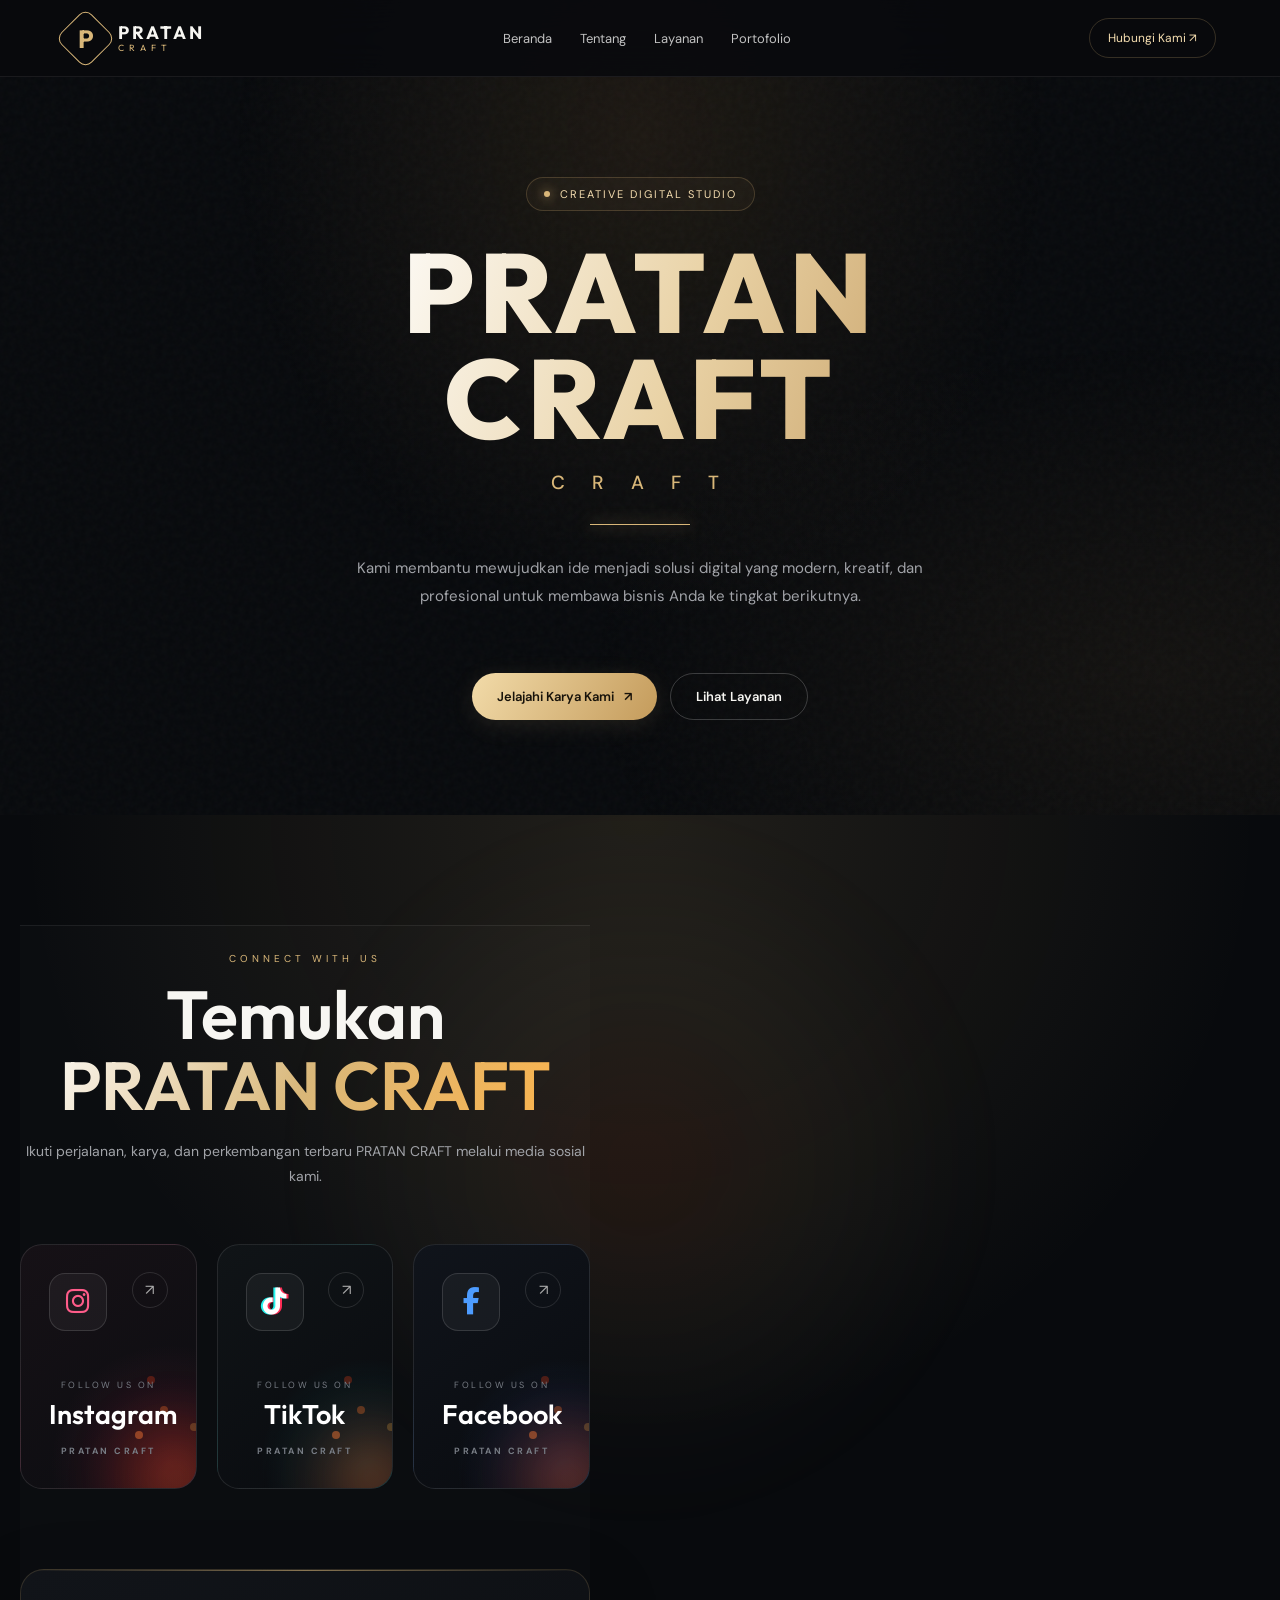
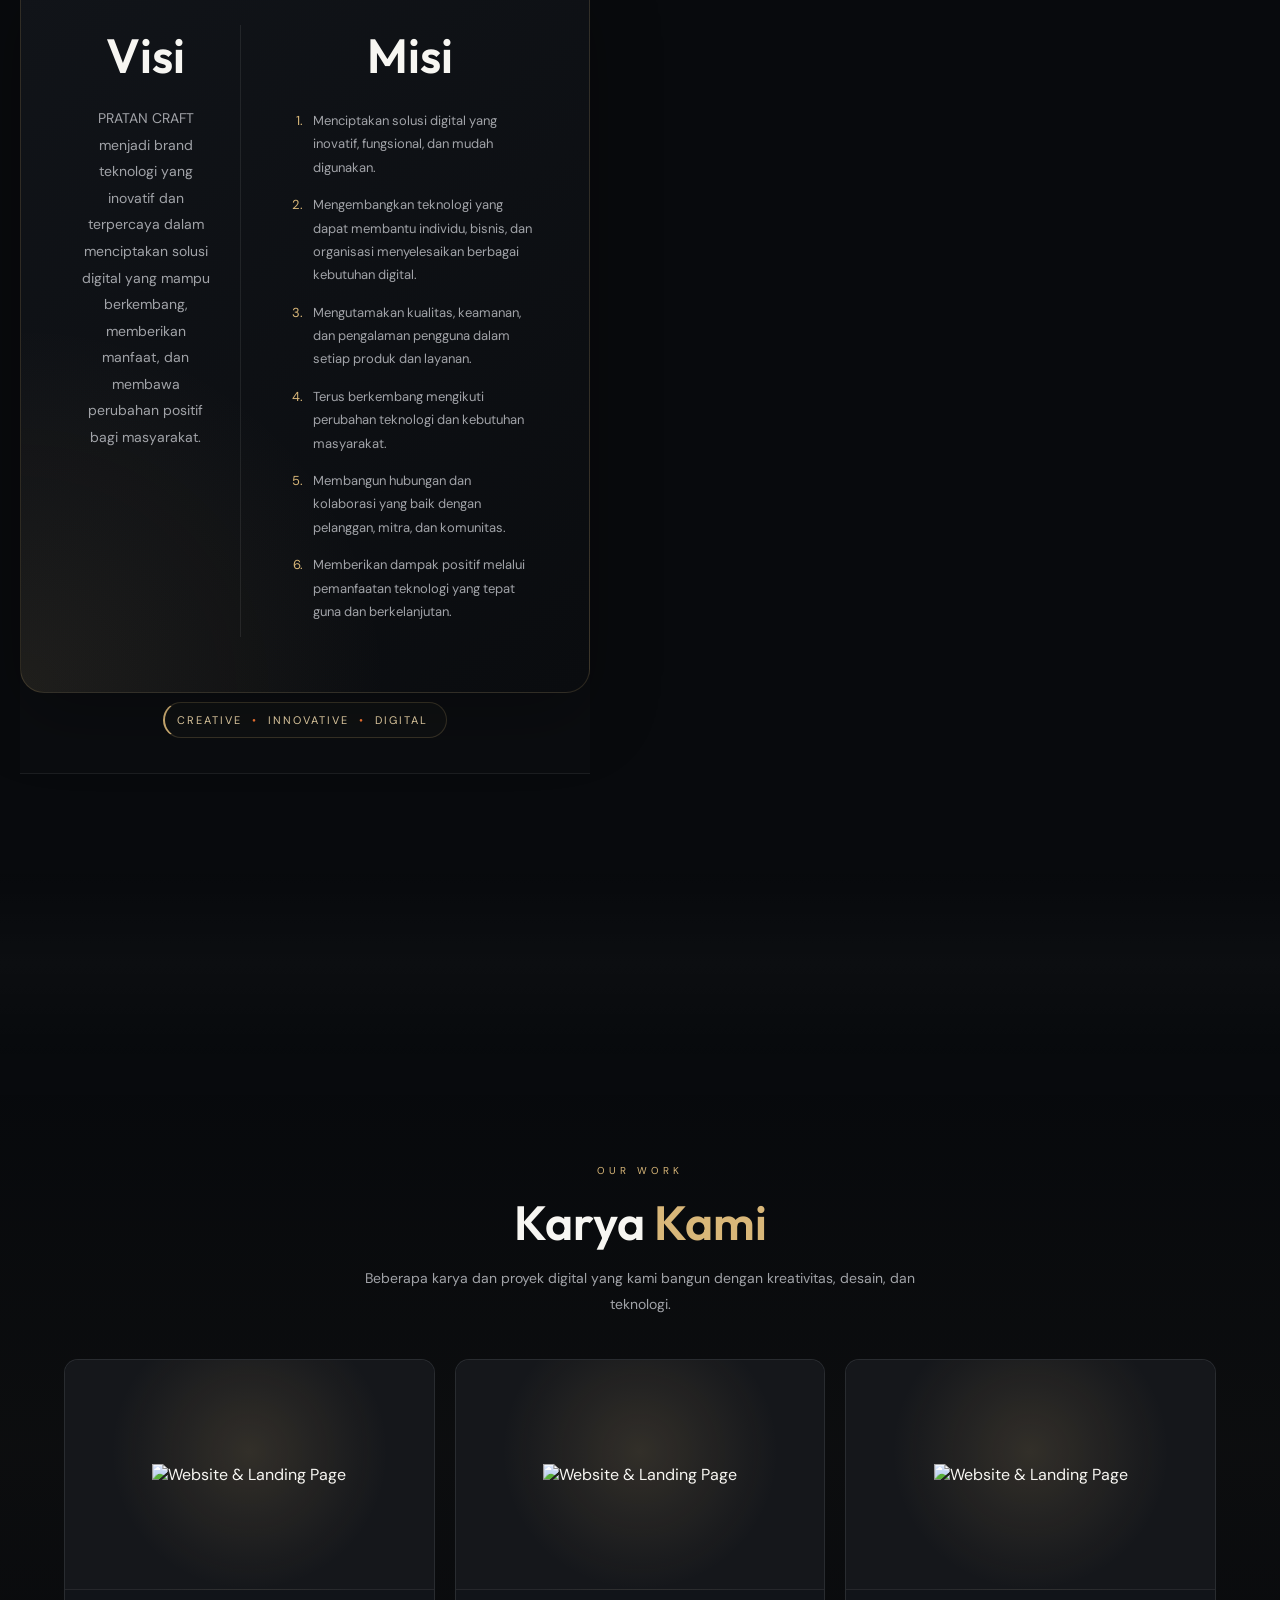
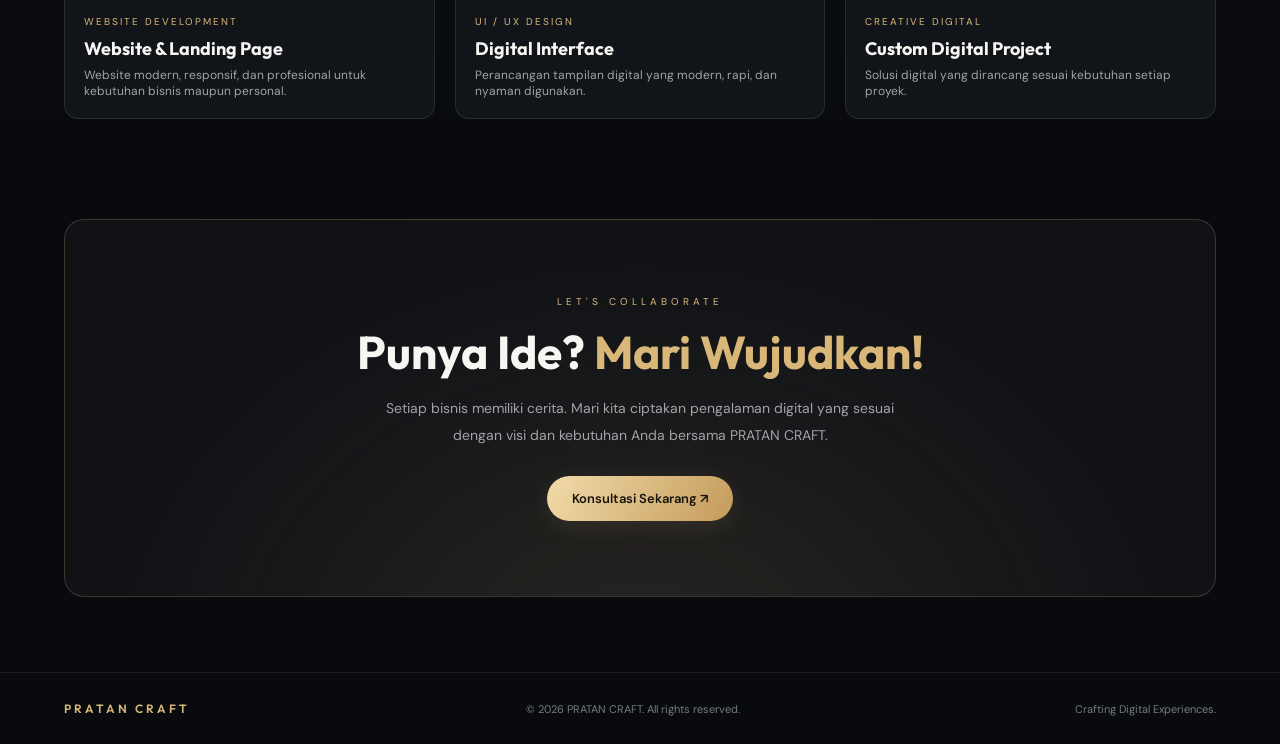
==== index.html @ 364d4690 "Update index.html" ====
<!DOCTYPE html>
<html lang="id">
<head>
<meta charset="UTF-8">
<meta name="viewport" content="width=device-width, initial-scale=1.0">
<meta name="theme-color" content="#080a0d">
<meta name="description" content="PRATAN CRAFT adalah digital creative studio yang menyediakan website development, UI/UX design, custom digital solutions, dan maintenance website.">
  <meta name="author" content="PRATAN CRAFT">
<link rel="canonical" href="https://pratancraft.github.io/website-Founds/">
<title>PRATAN CRAFT | Digital Creative Studio</title>

<link rel="preconnect" href="https://fonts.googleapis.com">
<link rel="preconnect" href="https://fonts.gstatic.com" crossorigin>
<link href="https://fonts.googleapis.com/css2?family=DM+Sans:wght@400;500;600;700&family=Outfit:wght@300;400;500;600;700;800&display=swap" rel="stylesheet">
<link rel="preconnect" href="https://fonts.googleapis.com">
<link rel="preconnect" href="https://fonts.gstatic.com" crossorigin>

<link
  href="https://fonts.googleapis.com/css2?family=DM+Sans:wght@400;500;600;700&family=Outfit:wght@300;400;500;600;700;800&display=swap"
  rel="stylesheet"
>

<link
  rel="stylesheet"
  href="https://cdnjs.cloudflare.com/ajax/libs/font-awesome/6.7.2/css/all.min.css"
>

<link rel="stylesheet" href="style.css">
<style>
:root {
  --bg: #080a0d;
  --surface: #111419;
  --gold: #d9b779;
  --gold-light: #f5deb0;
  --white: #f7f6f2;
  --muted: #a1a3a8;
  --line: rgba(217,183,121,.22);
}

* {
  margin: 0;
  padding: 0;
  box-sizing: border-box;
}

html {
  scroll-behavior: smooth;
}

body {
  background: var(--bg);
  color: var(--white);
  font-family: 'DM Sans', sans-serif;
  overflow-x: hidden;
}

a {
  color: inherit;
  text-decoration: none;
}

button {
  font: inherit;
}

.container {
  width: min(1160px, 90%);
  margin: auto;
}

/* BACKGROUND */

body::before {
  content: "";
  position: fixed;
  inset: 0;
  z-index: -2;
  background:
    radial-gradient(ellipse at 50% 15%,
      rgba(180,133,65,.12), transparent 45%),
    radial-gradient(ellipse at 90% 75%,
      rgba(180,133,65,.07), transparent 35%);
  pointer-events: none;
}

.noise {
  position: fixed;
  inset: 0;
  z-index: -1;
  opacity: .13;
  pointer-events: none;
  background-image: url("data:image/svg+xml,%3Csvg viewBox='0 0 180 180' xmlns='http://www.w3.org/2000/svg'%3E%3Cfilter id='n'%3E%3CfeTurbulence type='fractalNoise' baseFrequency='.85' numOctaves='3' stitchTiles='stitch'/%3E%3C/filter%3E%3Crect width='100%25' height='100%25' filter='url(%23n)' opacity='.23'/%3E%3C/svg%3E");
}

/* NAVBAR */

.navbar {
  position: sticky;
  top: 0;
  z-index: 100;
  background: rgba(8,10,13,.88);
  backdrop-filter: blur(18px);
  border-bottom: 1px solid rgba(255,255,255,.07);
}

.nav-inner {
  min-height: 76px;
  display: flex;
  align-items: center;
  justify-content: space-between;
  gap: 25px;
}

.brand {
  display: flex;
  align-items: center;
  gap: 11px;
}

.brand-mark {
  width: 43px;
  height: 43px;
  border: 1px solid var(--gold);
  color: var(--gold);
  display: grid;
  place-items: center;
  font-family: 'Outfit', sans-serif;
  font-size: 25px;
  font-weight: 700;
  transform: rotate(-45deg);
  border-radius: 9px;
}

.brand-mark span {
  transform: rotate(45deg);
}

.brand-name {
  font-family: 'Outfit', sans-serif;
  font-size: 18px;
  font-weight: 700;
  letter-spacing: 3px;
}

.brand-name small {
  display: block;
  color: var(--gold);
  font-size: 9px;
  letter-spacing: 5px;
  font-weight: 400;
  margin-top: 1px;
}

.nav-links {
  display: flex;
  align-items: center;
  gap: 28px;
  list-style: none;
  font-size: 13px;
  color: #c2c2c2;
}

.nav-links a {
  transition: .3s;
}

.nav-links a:hover {
  color: var(--gold);
}

.nav-contact {
  padding: 11px 18px;
  border: 1px solid var(--line);
  border-radius: 30px;
  color: var(--gold-light);
  font-size: 12px;
  transition: .3s;
}

.nav-contact:hover {
  background: var(--gold);
  color: #111;
}

/* HERO */

.hero {
  min-height: 620px;
  display: flex;
  align-items: center;
  position: relative;
  padding: 100px 0 95px;
  text-align: center;
}

.hero-content {
  max-width: 850px;
  margin: auto;
  position: relative;
}

.eyebrow {
  display: inline-flex;
  align-items: center;
  gap: 10px;
  border: 1px solid var(--line);
  border-radius: 50px;
  padding: 9px 17px;
  color: var(--gold-light);
  font-size: 11px;
  letter-spacing: 2px;
  text-transform: uppercase;
  margin-bottom: 28px;
  background: rgba(217,183,121,.04);
}

.eyebrow::before {
  content: "";
  width: 6px;
  height: 6px;
  border-radius: 50%;
  background: var(--gold);
  box-shadow: 0 0 12px var(--gold);
}

.hero h1 {
  font-family: 'Outfit', sans-serif;
  font-size: clamp(54px, 10vw, 112px);
  line-height: .95;
  letter-spacing: 5px;
  font-weight: 800;
  background: linear-gradient(
    110deg, #fff 15%, #e9d2a5 55%, #b98c4e 100%
  );
  -webkit-background-clip: text;
  background-clip: text;
  color: transparent;
}

.hero-subtitle {
  color: var(--gold);
  font-size: clamp(14px, 2vw, 19px);
  letter-spacing: 11px;
  margin-top: 18px;
  font-weight: 500;
}

.hero-line {
  width: 100px;
  height: 1px;
  background: var(--gold);
  margin: 29px auto;
  box-shadow: 0 0 15px var(--gold);
}

.hero-description {
  max-width: 580px;
  margin: auto;
  color: var(--muted);
  font-size: 15px;
  line-height: 1.9;
}

.hero-buttons {
  display: flex;
  justify-content: center;
  flex-wrap: wrap;
  gap: 13px;
  margin-top: 34px;
}

.btn {
  display: inline-flex;
  align-items: center;
  justify-content: center;
  gap: 10px;
  border-radius: 50px;
  padding: 14px 25px;
  font-size: 13px;
  font-weight: 600;
  transition: .3s;
}

.btn-gold {
  color: #17120a;
  background: linear-gradient(120deg,#f2dba9,#c49b5b);
  box-shadow: 0 5px 25px rgba(217,183,121,.12);
}

.btn-gold:hover {
  transform: translateY(-3px);
  box-shadow: 0 8px 30px rgba(217,183,121,.3);
}

.btn-outline {
  color: var(--white);
  border: 1px solid rgba(255,255,255,.2);
}

.btn-outline:hover {
  border-color: var(--gold);
  color: var(--gold);
}

/* SOCIAL MEDIA */

.social-section {
  padding: 26px 0 35px;
  border-top: 1px solid rgba(255,255,255,.07);
  border-bottom: 1px solid rgba(255,255,255,.07);
  background: rgba(255,255,255,.012);
  text-align: center;
}

.social-title {
  color: #8f9298;
  font-size: 10px;
  letter-spacing: 4px;
  text-transform: uppercase;
  margin-bottom: 20px;
}

.social-list {
  display: flex;
  justify-content: center;
  align-items: center;
  flex-wrap: wrap;
  gap: 12px;
}

.social-link {
  min-width: 120px;
  display: flex;
  justify-content: center;
  align-items: center;
  gap: 9px;
  padding: 12px 17px;
  border: 1px solid rgba(255,255,255,.11);
  border-radius: 40px;
  font-size: 12px;
  color: #dedede;
  transition: .3s;
}

.social-link svg {
  width: 17px;
  height: 17px;
}

.social-link:hover {
  border-color: var(--gold);
  color: var(--gold);
  background: rgba(217,183,121,.06);
  transform: translateY(-3px);
}

/* GENERAL SECTION */

.section {
  padding: 100px 0;
}

.section-heading {
  text-align: center;
  margin-bottom: 48px;
}

.section-label {
  color: var(--gold);
  font-size: 10px;
  letter-spacing: 4px;
  text-transform: uppercase;
  margin-bottom: 15px;
}

.section-heading h2 {
  font-family: 'Outfit', sans-serif;
  font-size: clamp(30px, 5vw, 48px);
  font-weight: 600;
}

.section-heading p {
  color: var(--muted);
  max-width: 560px;
  margin: 14px auto 0;
  font-size: 14px;
  line-height: 1.8;
}

/* ABOUT */

.about {
  display: grid;
  grid-template-columns: 1fr 1fr;
  align-items: center;
  gap: 60px;
}

.about-visual {
  min-height: 350px;
  border: 1px solid var(--line);
  border-radius: 18px;
  background:
    radial-gradient(circle at 50% 45%,
      rgba(217,183,121,.16), transparent 50%),
    linear-gradient(135deg,#17191d,#0c0e11);
  display: grid;
  place-items: center;
  position: relative;
  overflow: hidden;
}

.about-visual::before,
.about-visual::after {
  content: "";
  position: absolute;
  width: 240px;
  height: 240px;
  border: 1px solid rgba(217,183,121,.17);
  border-radius: 50%;
}

.about-visual::after {
  width: 320px;
  height: 320px;
}

.about-logo {
  position: relative;
  z-index: 1;
  font-family: 'Outfit', sans-serif;
  font-size: 100px;
  font-weight: 800;
  color: var(--gold-light);
  text-shadow: 0 0 45px rgba(217,183,121,.3);
}

.about-text h2 {
  font-family: 'Outfit', sans-serif;
  font-size: clamp(28px,4vw,42px);
  line-height: 1.2;
  margin-bottom: 20px;
}

.about-text h2 span {
  color: var(--gold);
}

.about-text p {
  font-size: 14px;
  color: var(--muted);
  line-height: 2;
  margin-bottom: 17px;
}

.about-tag {
  display: inline-block;
  color: var(--gold-light);
  font-size: 11px;
  letter-spacing: 2px;
  border-left: 2px solid var(--gold);
  padding-left: 12px;
  margin-top: 9px;
}

/* SERVICES */

.services {
  background: linear-gradient(
    180deg,transparent,rgba(255,255,255,.018),transparent
  );
}

.service-grid {
  display: grid;
  grid-template-columns: repeat(4,1fr);
  gap: 17px;
}

.service-card {
  padding: 28px 22px;
  border: 1px solid rgba(255,255,255,.09);
  background: linear-gradient(145deg,#14171b,#0c0e11);
  border-radius: 14px;
  min-height: 220px;
  transition: .35s;
}

.service-card:hover {
  transform: translateY(-7px);
  border-color: var(--gold);
  box-shadow: 0 15px 35px rgba(0,0,0,.3);
}

.service-icon {
  width: 46px;
  height: 46px;
  border: 1px solid var(--line);
  border-radius: 12px;
  display: grid;
  place-items: center;
  color: var(--gold);
  font-size: 22px;
  margin-bottom: 24px;
}

.service-card h3 {
  font-family: 'Outfit',sans-serif;
  font-size: 17px;
  margin-bottom: 10px;
}

.service-card p {
  color: var(--muted);
  font-size: 12px;
  line-height: 1.8;
}

/* PORTFOLIO */

.portfolio-grid {
  display: grid;
  grid-template-columns: repeat(3,1fr);
  gap: 20px;
}

.portfolio-card {
  overflow: hidden;
  border: 1px solid rgba(255,255,255,.1);
  background: var(--surface);
  border-radius: 14px;
  transition: .3s;
}

.portfolio-card:hover {
  transform: translateY(-5px);
  border-color: var(--line);
}

.portfolio-image {
  aspect-ratio: 16/10;
  display: grid;
  place-items: center;
  overflow: hidden;
  background:
    radial-gradient(circle at 50% 40%,
      rgba(217,183,121,.15),transparent 60%),
    #15171b;
  border-bottom: 1px solid rgba(255,255,255,.07);
}

.portfolio-image span {
  color: var(--gold);
  font-family: 'Outfit',sans-serif;
  font-size: 32px;
  font-weight: 700;
  letter-spacing: 2px;
}

.portfolio-info {
  padding: 19px;
}

.portfolio-info small {
  color: var(--gold);
  font-size: 10px;
  letter-spacing: 2px;
  text-transform: uppercase;
}

.portfolio-info h3 {
  font-family: 'Outfit',sans-serif;
  font-size: 18px;
  margin: 7px 0;
}

.portfolio-info p {
  font-size: 12px;
  color: var(--muted);
}

/* CONTACT */

.contact {
  padding: 75px 25px;
  text-align: center;
  border: 1px solid var(--line);
  border-radius: 20px;
  background:
    radial-gradient(ellipse at 50% 120%,
      rgba(217,183,121,.12),transparent 65%),
    #101216;
}

.contact h2 {
  font-family: 'Outfit',sans-serif;
  font-size: clamp(29px,5vw,46px);
  margin-bottom: 14px;
}

.contact h2 span {
  color: var(--gold);
}

.contact p {
  max-width: 520px;
  margin: auto;
  color: var(--muted);
  font-size: 14px;
  line-height: 1.9;
}

.contact .btn {
  margin-top: 28px;
}

/* FOOTER */

footer {
  padding: 28px 0;
  margin-top: 75px;
  border-top: 1px solid rgba(255,255,255,.08);
}

.footer-inner {
  display: flex;
  align-items: center;
  justify-content: space-between;
  gap: 15px;
  flex-wrap: wrap;
}

.footer-copy {
  color: #777b81;
  font-size: 11px;
}

.footer-brand {
  color: var(--gold);
  letter-spacing: 3px;
  font-family: 'Outfit',sans-serif;
  font-size: 12px;
  font-weight: 600;
}

/* ANIMATION */

.reveal {
  opacity: 0;
  transform: translateY(25px);
  transition: opacity .7s ease, transform .7s ease;
}

.reveal.show {
  opacity: 1;
  transform: translateY(0);
}

/* RESPONSIVE */

@media(max-width:900px) {
  .service-grid {
    grid-template-columns: repeat(2,1fr);
  }
  .about {
    gap: 30px;
  }
  .portfolio-grid {
    grid-template-columns: repeat(2,1fr);
  }
}

@media(max-width:650px) {
  .nav-inner {
    min-height: 68px;
  }
  .nav-links {
    display: none;
  }
  .brand-name {
    font-size: 15px;
  }
  .hero {
    min-height: 530px;
    padding: 75px 0;
  }
  .hero h1 {
    letter-spacing: 2px;
  }
  .hero-subtitle {
    letter-spacing: 7px;
  }
  .hero-description {
    font-size: 13px;
    padding: 0 8px;
  }
  .social-list {
    gap: 9px;
  }
  .social-link {
    min-width: 105px;
    padding: 10px 12px;
    font-size: 11px;
  }
  .section {
    padding: 75px 0;
  }
  .about {
    grid-template-columns: 1fr;
  }
  .about-visual {
    min-height: 260px;
  }
  .about-logo {
    font-size: 80px;
  }
  .portfolio-grid {
    grid-template-columns: 1fr;
  }
  .contact {
    padding: 55px 20px;
  }
  .footer-inner {
    justify-content: center;
    text-align: center;
  }
}

@media(max-width:380px) {
  .service-grid {
    grid-template-columns: 1fr;
  }
  .hero-buttons {
    flex-direction: column;
    align-items: stretch;
  }
}
</style>
</head>

<body>
<div class="noise"></div>

<!-- NAVBAR -->
<header class="navbar">
  <div class="container nav-inner">
    <a href="#home" class="brand">
      <div class="brand-mark"><span>P</span></div>
      <div class="brand-name">
        PRATAN
        <small>CRAFT</small>
      </div>
    </a>

    <ul class="nav-links">
      <li><a href="#home">Beranda</a></li>
      <li><a href="#about">Tentang</a></li>
      <li><a href="#services">Layanan</a></li>
      <li><a href="#portfolio">Portofolio</a></li>
    </ul>

    <a href="#contact" class="nav-contact">Hubungi Kami ↗</a>
  </div>
</header>

<!-- HERO -->
<main>
<section class="hero" id="home">
  <div class="container hero-content reveal">
    <div class="eyebrow">Creative Digital Studio</div>

    <h1>PRATAN CRAFT</h1>
    <div class="hero-subtitle">C R A F T</div>
    <div class="hero-line"></div>

    <p class="hero-description">
      Kami membantu mewujudkan ide menjadi solusi digital
      yang modern, kreatif, dan profesional untuk membawa
      bisnis Anda ke tingkat berikutnya.
    </p>

    <div class="hero-buttons">
      <a href="#portfolio" class="btn btn-gold">
        Jelajahi Karya Kami <span>↗</span>
      </a>
      <a href="#services" class="btn btn-outline">
        Lihat Layanan
      </a>
    </div>
  </div>
</section>

  <!-- ABOUT -->
  <!-- SOCIAL MEDIA + VISI MISI -->
<section class="about" id="about">
  <div class="social-section">

    <div class="social-header">
      <div class="section-label">Connect With Us</div>

      <h1>
        Temukan <span>PRATAN CRAFT</span>
      </h1>

      <p>
        Ikuti perjalanan, karya, dan perkembangan terbaru PRATAN CRAFT
        melalui media sosial kami.
      </p>
    </div>

    <div class="social-grid">

      <!-- INSTAGRAM -->
      <a
        href="https://www.instagram.com/pratancraft?stkn=MTNxOWUwdGNodTR2Nw=="
        target="_blank"
        rel="noopener"
        class="social-card instagram"
      >

        <div class="social-fire"></div>

        <div class="social-icon">
          <i class="fa-brands fa-instagram"></i>
        </div>

        <div class="social-content">
          <small>FOLLOW US ON</small>
          <h2>Instagram</h2>
          <h3><small>PRATAN CRAFT</small></h3>
        </div>

        <div class="social-arrow">↗</div>

      </a>


      <!-- TIKTOK -->
      <a
        href="https://www.tiktok.com/@USERNAME"
        target="_blank"
        rel="noopener"
        class="social-card tiktok"
      >

        <div class="social-fire"></div>

        <div class="social-icon">
          <i class="fa-brands fa-tiktok"></i>
        </div>

        <div class="social-content">
          <small>FOLLOW US ON</small>
          <h2>TikTok</h2>
          <h3><small>PRATAN CRAFT</small></h3>
        </div>

        <div class="social-arrow">↗</div>

      </a>


      <!-- FACEBOOK -->
      <a
        href="https://www.facebook.com/share/14rNhrm7eB4/"
        target="_blank"
        rel="noopener"
        class="social-card facebook"
      >

        <div class="social-fire"></div>

        <div class="social-icon">
          <i class="fa-brands fa-facebook-f"></i>
        </div>

        <div class="social-content">
          <small>FOLLOW US ON</small>
          <h2>Facebook</h2>
          <h3><small>PRATAN CRAFT</small></h3>
        </div>

        <div class="social-arrow">↗</div>

      </a>

    </div>

    <!-- VISI MISI -->
    <div class="vision-mission">

      <div class="vision-box">

        <div class="vision-title">
          <h2>Visi</h2>
        </div>

        <p>
          PRATAN CRAFT menjadi brand teknologi yang inovatif dan terpercaya
          dalam menciptakan solusi digital yang mampu berkembang, memberikan
          manfaat, dan membawa perubahan positif bagi masyarakat.
        </p>

      </div>

      <div class="mission-box">

        <div class="vision-title">
          <h2>Misi</h2>
        </div>

        <ol class="mission-list">

          <li>
            Menciptakan solusi digital yang inovatif, fungsional,
            dan mudah digunakan.
          </li>

          <li>
            Mengembangkan teknologi yang dapat membantu individu,
            bisnis, dan organisasi menyelesaikan berbagai kebutuhan digital.
          </li>

          <li>
            Mengutamakan kualitas, keamanan, dan pengalaman pengguna
            dalam setiap produk dan layanan.
          </li>

          <li>
            Terus berkembang mengikuti perubahan teknologi dan
            kebutuhan masyarakat.
          </li>

          <li>
            Membangun hubungan dan kolaborasi yang baik dengan pelanggan,
            mitra, dan komunitas.
          </li>

          <li>
            Memberikan dampak positif melalui pemanfaatan teknologi
            yang tepat guna dan berkelanjutan.
          </li>

        </ol>

      </div>

    </div>


    <div class="about-tag">
      CREATIVE <span>•</span>
      INNOVATIVE <span>•</span>
      DIGITAL
    </div>

  </div>

</section>

<!-- SERVICES -->
<section class="section services" id="services">

    <!-- ISI SERVICES KAMU -->

</section>


<!-- PORTFOLIO -->
<section class="section portfolio" id="portfolio">

    <div class="container">

        <div class="section-heading reveal">

            <div class="section-label">
                Our Work
            </div>

            <h2>
                Karya <span>Kami</span>
            </h2>

            <p>
                Beberapa karya dan proyek digital yang kami
                bangun dengan kreativitas, desain, dan teknologi.
            </p>

        </div>

        <div class="portfolio-grid">

            <article class="portfolio-card reveal">

                <div class="portfolio-image">
    <img src="images/karya-website.jpg" alt="Website & Landing Page">
                </div>

                <div class="portfolio-info">
                    <small>Website Development</small>

                    <h3>
                        Website & Landing Page
                    </h3>

                    <p>
                        Website modern, responsif, dan profesional
                        untuk kebutuhan bisnis maupun personal.
                    </p>
                </div>

            </article>


            <article class="portfolio-card reveal">

                  <div class="portfolio-image">
    <img src="images/karya-website.jpg" alt="Website & Landing Page">
                </div>

                <div class="portfolio-info">
                    <small>UI / UX Design</small>

                    <h3>
                        Digital Interface
                    </h3>

                    <p>
                        Perancangan tampilan digital yang modern,
                        rapi, dan nyaman digunakan.
                    </p>
                </div>

            </article>


            <article class="portfolio-card reveal">

                  <div class="portfolio-image">
    <img src="images/karya-website.jpg" alt="Website & Landing Page">
                </div>

                <div class="portfolio-info">
                    <small>Creative Digital</small>

                    <h3>
                        Custom Digital Project
                    </h3>

                    <p>
                        Solusi digital yang dirancang sesuai
                        kebutuhan setiap proyek.
                    </p>
                </div>

            </article>

        </div>

    </div>

</section>
<!-- CONTACT -->
<section class="container" id="contact">
  <div class="contact reveal">
    <div class="section-label">Let's Collaborate</div>
    <h2>Punya Ide? <span>Mari Wujudkan!</span></h2>
    <p>
      Setiap bisnis memiliki cerita. Mari kita
      ciptakan pengalaman digital yang sesuai
      dengan visi dan kebutuhan Anda bersama PRATAN CRAFT.
    </p>
    <a class="btn btn-gold"
       href="https://wa.me/628214223723?text=Halo%20PRATAN%20CRAFT,%20saya%20tertarik%20dengan%20layanan%20Anda."
       target="_blank" rel="noopener">
      Konsultasi Sekarang ↗
    </a>
  </div>
</section>
</main>

<!-- FOOTER -->
<footer>
  <div class="container footer-inner">
    <div class="footer-brand">PRATAN CRAFT</div>
    <div class="footer-copy">
      © <span id="year"></span> PRATAN CRAFT. All rights reserved.
    </div>
    <div class="footer-copy">Crafting Digital Experiences.</div>
  </div>
</footer>

<script>
// Tahun otomatis
document.getElementById("year").textContent =
  new Date().getFullYear();

// Animasi saat elemen muncul di layar
const observer = new IntersectionObserver((entries) => {
  entries.forEach(entry => {
    if (entry.isIntersecting) {
      entry.target.classList.add("show");
      observer.unobserve(entry.target);
    }
  });
}, { threshold: 0.12 });

document.querySelectorAll(".reveal").forEach(el => {
  observer.observe(el);
});
</script>

</body>
</html>
---- style.css ----
/* =========================================================
   PRATAN CRAFT — FINAL CLEAN CSS
   Target layout:
   navbar full width
   large PRATAN image on the left
   Visi/Misi panel on the right
   responsive on tablet/mobile
   ========================================================= */

:root {
  --bg: #080a0d;
  --surface: #111419;
  --gold: #d9b779;
  --gold-light: #f5deb0;
  --white: #f7f6f2;
  --muted: #a1a3a8;
  --line: rgba(217,183,121,.22);
}

* {
  margin: 0;
  padding: 0;
  box-sizing: border-box;
}

html {
  scroll-behavior: smooth;
  overflow-x: hidden;
}

body {
  min-width: 320px;
  background: var(--bg);
  color: var(--white);
  font-family: "DM Sans", sans-serif;
  overflow-x: hidden;
}

img {
  display: block;
  max-width: 100%;
}

a {
  color: inherit;
  text-decoration: none;
}

button {
  font: inherit;
}

.container {
  width: min(1160px, calc(100% - 40px));
  margin-inline: auto;
}

/* BACKGROUND */

body::before {
  content: "";
  position: fixed;
  inset: 0;
  z-index: -2;
  pointer-events: none;
  background:
    radial-gradient(ellipse at 50% 15%, rgba(180,133,65,.12), transparent 45%),
    radial-gradient(ellipse at 90% 75%, rgba(180,133,65,.07), transparent 35%);
}

.noise {
  position: fixed;
  inset: 0;
  z-index: -1;
  opacity: .10;
  pointer-events: none;
  background-image: url("data:image/svg+xml,%3Csvg viewBox='0 0 180 180' xmlns='http://www.w3.org/2000/svg'%3E%3Cfilter id='n'%3E%3CfeTurbulence type='fractalNoise' baseFrequency='.85' numOctaves='3' stitchTiles='stitch'/%3E%3C/filter%3E%3Crect width='100%25' height='100%25' filter='url(%23n)' opacity='.23'/%3E%3C/svg%3E");
}

/* NAVBAR */

.navbar {
  position: sticky;
  top: 0;
  z-index: 1000;
  width: 100%;
  background: rgba(8,10,13,.94);
  backdrop-filter: blur(18px);
  -webkit-backdrop-filter: blur(18px);
  border-bottom: 1px solid rgba(255,255,255,.07);
}

.nav-inner {
  min-height: 66px;
  display: flex;
  align-items: center;
  justify-content: space-between;
  gap: 24px;
}

.brand {
  display: inline-flex;
  align-items: center;
  gap: 11px;
  flex-shrink: 0;
}

.brand-mark {
  width: 43px;
  height: 43px;
  display: grid;
  place-items: center;
  border: 1px solid var(--gold);
  border-radius: 9px;
  color: var(--gold);
  font-family: "Outfit", sans-serif;
  font-size: 25px;
  font-weight: 700;
  transform: rotate(-45deg);
}

.brand-mark span {
  transform: rotate(45deg);
}

.brand-name {
  font-family: "Outfit", sans-serif;
  font-size: 18px;
  font-weight: 700;
  letter-spacing: 3px;
  line-height: 1;
}

.brand-name small {
  display: block;
  margin-top: 4px;
  color: var(--gold);
  font-size: 8px;
  font-weight: 400;
  letter-spacing: 5px;
}

.nav-links {
  display: flex;
  align-items: center;
  gap: 28px;
  list-style: none;
  color: #c2c2c2;
  font-size: 13px;
}

.nav-links a {
  transition: color .25s ease;
}

.nav-links a:hover {
  color: var(--gold);
}

.nav-contact {
  flex-shrink: 0;
  padding: 10px 17px;
  border: 1px solid var(--line);
  border-radius: 30px;
  color: var(--gold-light);
  font-size: 12px;
  transition: .25s ease;
}

.nav-contact:hover {
  background: var(--gold);
  color: #111;
}

/* =========================================================
   SOCIAL MEDIA + VISI MISI
   PRATAN CRAFT
   ========================================================= */

.about {
  position: relative;
  width: 100%;
  padding: 110px 0 90px;
  overflow: hidden;

  background:
    radial-gradient(
      circle at 50% 0%,
      rgba(217,183,121,.12),
      transparent 35%
    ),
    #080a0d;
}


/* =========================================================
   BACKGROUND GLOW / API
   ========================================================= */

.about::before {
  content: "";
  position: absolute;

  width: 700px;
  height: 700px;

  left: 50%;
  top: 0;

  transform: translateX(-50%);

  background:
    radial-gradient(
      circle,
      rgba(255,82,32,.08),
      rgba(217,183,121,.04) 35%,
      transparent 70%
    );

  filter: blur(35px);

  pointer-events: none;

  animation: fireAtmosphere 6s ease-in-out infinite alternate;
}


@keyframes fireAtmosphere {

  0% {
    transform: translateX(-50%) scale(.9);
    opacity: .55;
  }

  100% {
    transform: translateX(-50%) scale(1.15);
    opacity: 1;
  }

}


/* =========================================================
   SOCIAL HEADER
   ========================================================= */

.social-section {
  position: relative;
  z-index: 2;

  width: min(1160px, calc(100% - 40px));
  margin-inline: auto;
}


.social-header {
  max-width: 700px;
  margin: 0 auto 55px;

  text-align: center;
}


.social-header .section-label {
  margin-bottom: 14px;

  color: var(--gold);

  font-size: 10px;
  letter-spacing: 4px;
  text-transform: uppercase;
}


.social-header h1 {
  margin-bottom: 17px;

  font-family: "Outfit", sans-serif;

  font-size: clamp(38px, 6vw, 68px);

  line-height: 1.05;

  font-weight: 600;
}


.social-header h1 span {
  display: block;

  color: var(--gold);

  background:
    linear-gradient(
      120deg,
      #fff,
      #d9b779,
      #ffb347
    );

  -webkit-background-clip: text;
  -webkit-text-fill-color: transparent;

  background-clip: text;
}


.social-header p {
  max-width: 580px;

  margin: auto;

  color: var(--muted);

  font-size: 14px;

  line-height: 1.8;
}


/* =========================================================
   SOCIAL GRID
   ========================================================= */

.social-grid {
  display: grid;

  grid-template-columns:
    repeat(3, minmax(0, 1fr));

  gap: 20px;

  margin-bottom: 80px;
}


/* =========================================================
   SOCIAL CARD
   ========================================================= */

.social-card {
  position: relative;

  min-height: 245px;

  display: flex;
  flex-direction: column;
  justify-content: space-between;

  padding: 28px;

  overflow: hidden;

  border: 1px solid rgba(255,255,255,.10);

  border-radius: 22px;

  background:
    linear-gradient(
      145deg,
      rgba(255,255,255,.06),
      rgba(255,255,255,.015)
    );

  backdrop-filter: blur(12px);
  -webkit-backdrop-filter: blur(12px);

  transition:
    transform .4s ease,
    border-color .4s ease,
    box-shadow .4s ease;
}


/* =========================================================
   FIRE GLOW
   ========================================================= */

.social-card::before {
  content: "";

  position: absolute;

  width: 180px;
  height: 180px;

  right: -70px;
  bottom: -80px;

  border-radius: 50%;

  background:
    radial-gradient(
      circle,
      rgba(255,90,30,.65),
      rgba(255,45,0,.25) 35%,
      transparent 70%
    );

  filter: blur(18px);

  opacity: .55;

  transition:
    transform .5s ease,
    opacity .5s ease;
}


.social-card::after {
  content: "";

  position: absolute;

  inset: 0;

  border-radius: inherit;

  background:
    linear-gradient(
      120deg,
      transparent 25%,
      rgba(255,255,255,.07),
      transparent 55%
    );

  transform: translateX(-120%);

  transition: transform .7s ease;

  pointer-events: none;
}


.social-card:hover {
  transform: translateY(-10px) scale(1.015);

  border-color: rgba(255,154,72,.55);

  box-shadow:
    0 20px 55px rgba(0,0,0,.45),
    0 0 35px rgba(255,75,20,.13);
}


.social-card:hover::before {
  transform: scale(1.8);

  opacity: 1;
}


.social-card:hover::after {
  transform: translateX(120%);
}


/* =========================================================
   INSTAGRAM
   ========================================================= */

.social-card.instagram {
  background:
    radial-gradient(
      circle at 85% 90%,
      rgba(255,60,120,.15),
      transparent 45%
    ),
    linear-gradient(
      145deg,
      #161116,
      #0c0d11
    );
}


/* =========================================================
   TIKTOK
   ========================================================= */

.social-card.tiktok {
  background:
    radial-gradient(
      circle at 85% 90%,
      rgba(0,242,234,.12),
      transparent 40%
    ),
    linear-gradient(
      145deg,
      #101417,
      #090b0f
    );
}


/* =========================================================
   FACEBOOK
   ========================================================= */

.social-card.facebook {
  background:
    radial-gradient(
      circle at 85% 90%,
      rgba(45,130,255,.16),
      transparent 40%
    ),
    linear-gradient(
      145deg,
      #10141b,
      #090b0f
    );
}


/* =========================================================
   SOCIAL ICON
   ========================================================= */

.social-icon {
  position: relative;
  z-index: 3;

  width: 58px;
  height: 58px;

  display: grid;
  place-items: center;

  border: 1px solid rgba(255,255,255,.13);

  border-radius: 16px;

  background: rgba(255,255,255,.045);

  font-size: 27px;

  transition:
    transform .4s ease,
    box-shadow .4s ease;
}


.social-card:hover .social-icon {
  transform: rotate(-5deg) scale(1.08);

  box-shadow:
    0 0 25px rgba(255,120,40,.25);
}


/* Instagram icon */

.instagram .social-icon {
  color: #ff5c8a;
}


/* TikTok icon */

.tiktok .social-icon {
  color: #ffffff;

  text-shadow:
    -2px 0 #25f4ee,
    2px 0 #fe2c55;
}


/* Facebook icon */

.facebook .social-icon {
  color: #4d9cff;
}


/* =========================================================
   SOCIAL CONTENT
   ========================================================= */

.social-content {
  position: relative;

  z-index: 3;

  margin-top: 25px;
}


.social-content small {
  color: #777c84;

  font-size: 9px;

  letter-spacing: 2.5px;
}


.social-content h2 {
  margin: 5px 0;

  font-family: "Outfit", sans-serif;

  font-size: 27px;

  font-weight: 600;
}


.social-content p {
  color: var(--muted);

  font-size: 12px;
}


/* =========================================================
   ARROW
   ========================================================= */

.social-arrow {
  position: absolute;

  z-index: 4;

  top: 27px;
  right: 28px;

  width: 36px;
  height: 36px;

  display: grid;
  place-items: center;

  border: 1px solid rgba(255,255,255,.12);

  border-radius: 50%;

  color: #aaa;

  font-size: 15px;

  transition:
    transform .3s ease,
    background .3s ease,
    color .3s ease;
}


.social-card:hover .social-arrow {
  transform: translate(3px,-3px);

  color: #111;

  background: var(--gold);
}


/* =========================================================
   FIRE PARTICLES
   ========================================================= */

.social-fire {
  position: absolute;

  width: 8px;
  height: 8px;

  right: 30%;
  bottom: 20%;

  border-radius: 50%;

  background: #ff7b35;

  box-shadow:
    25px -25px 0 rgba(255,115,40,.7),
    55px -8px 0 rgba(255,181,71,.5),
    12px -55px 0 rgba(255,65,20,.6),
    75px -42px 0 rgba(255,210,120,.35);

  opacity: .45;

  animation: fireParticles 3s ease-in-out infinite;
}


@keyframes fireParticles {

  0% {
    transform:
      translateY(20px)
      scale(.6);

    opacity: 0;
  }

  30% {
    opacity: .7;
  }

  70% {
    opacity: .45;
  }

  100% {
    transform:
      translateY(-45px)
      scale(1.2);

    opacity: 0;
  }

}


/* =========================================================
   VISI MISI
   ========================================================= */

.vision-mission {
  position: relative;

  display: grid;

  grid-template-columns:
    minmax(0, .8fr)
    minmax(0, 1.2fr);

  gap: 45px;

  padding: 55px;

  overflow: hidden;

  border: 1px solid rgba(217,183,121,.17);

  border-radius: 24px;

  background:
    radial-gradient(
      circle at 0% 100%,
      rgba(217,183,121,.09),
      transparent 40%
    ),
    linear-gradient(
      145deg,
      #111419,
      #0a0c0f
    );

  box-shadow:
    0 25px 70px rgba(0,0,0,.25);
}


/* garis cahaya */

.vision-mission::before {
  content: "";

  position: absolute;

  top: 0;
  left: 0;

  width: 100%;
  height: 1px;

  background:
    linear-gradient(
      90deg,
      transparent,
      var(--gold),
      transparent
    );

  opacity: .6;
}


/* =========================================================
   VISI
   ========================================================= */

.vision-box {
  position: relative;

  padding-right: 25px;

  border-right:
    1px solid rgba(255,255,255,.08);
}


.vision-box .section-label {
  margin-bottom: 22px;

  color: var(--gold);

  font-size: 9px;

  letter-spacing: 3px;

  text-transform: uppercase;
}


.vision-title {
  display: flex;

  align-items: center;

  gap: 15px;

  margin-bottom: 20px;
}


.title-number {
  color: var(--gold);

  font-family: "Outfit", sans-serif;

  font-size: 11px;

  letter-spacing: 2px;
}


.vision-title h2 {
  font-family: "Outfit", sans-serif;

  font-size: clamp(32px, 4vw, 48px);

  font-weight: 600;
}


.vision-box p {
  color: var(--muted);

  font-size: 14px;

  line-height: 1.9;
}


/* =========================================================
   MISI
   ========================================================= */

.mission-box {
  position: relative;
}


.mission-box .vision-title {
  margin-bottom: 24px;
}


.mission-list {
  margin: 0;

  padding-left: 20px;

  color: var(--muted);

  font-size: 13px;

  line-height: 1.8;
}


.mission-list li {
  padding-left: 7px;

  margin-bottom: 15px;
}


.mission-list li::marker {
  color: var(--gold);
}


/* =========================================================
   ABOUT TAG
   ========================================================= */

.about-tag {
  display: block;

  width: fit-content;

  margin: 35px auto 0;

  padding: 10px 18px;

  border:
    1px solid rgba(217,183,121,.20);

  border-radius: 50px;

  color: var(--gold-light);

  font-size: 9px;

  letter-spacing: 3px;

  background: rgba(217,183,121,.025);
}


.about-tag span {
  color: #ff7a35;

  margin: 0 5px;
}
/* SECTIONS AFTER THE REFERENCE AREA */

.section {
  padding: 100px 0;
}

.section-heading {
  margin-bottom: 48px;
  text-align: center;
}

.section-label {
  margin-bottom: 15px;
  color: var(--gold);
  font-size: 10px;
  letter-spacing: 4px;
  text-transform: uppercase;
}

.section-heading h2 {
  font-family: "Outfit", sans-serif;
  font-size: clamp(30px, 5vw, 48px);
  font-weight: 600;
}

.section-heading p {
  max-width: 560px;
  margin: 14px auto 0;
  color: var(--muted);
  font-size: 14px;
  line-height: 1.8;
}

/* SERVICES */

.services {
  background: linear-gradient(180deg, transparent, rgba(255,255,255,.018), transparent);
}

.service-grid {
  display: grid;
  grid-template-columns: repeat(4, minmax(0, 1fr));
  gap: 17px;
}

.service-card {
  min-height: 220px;
  padding: 28px 22px;
  border: 1px solid rgba(255,255,255,.09);
  border-radius: 14px;
  background: linear-gradient(145deg, #14171b, #0c0e11);
  transition: transform .35s ease, border-color .35s ease, box-shadow .35s ease;
}

.service-card:hover {
  transform: translateY(-7px);
  border-color: var(--gold);
  box-shadow: 0 15px 35px rgba(0,0,0,.3);
}

.service-icon {
  width: 46px;
  height: 46px;
  display: grid;
  place-items: center;
  margin-bottom: 24px;
  border: 1px solid var(--line);
  border-radius: 12px;
  color: var(--gold);
  font-size: 22px;
}

.service-card h3 {
  margin-bottom: 10px;
  font-family: "Outfit", sans-serif;
  font-size: 17px;
}

.service-card p {
  color: var(--muted);
  font-size: 12px;
  line-height: 1.8;
}

/* PORTFOLIO */

.portfolio-grid {
  display: grid;
  grid-template-columns: repeat(3, minmax(0, 1fr));
  gap: 20px;
}

.portfolio-card {
  overflow: hidden;
  border: 1px solid rgba(255,255,255,.1);
  border-radius: 14px;
  background: var(--surface);
  transition: transform .3s ease, border-color .3s ease;
}

.portfolio-card:hover {
  transform: translateY(-5px);
  border-color: var(--line);
}

.portfolio-image {
  aspect-ratio: 16 / 10;
  display: grid;
  place-items: center;
  overflow: hidden;
  background:
    radial-gradient(circle at 50% 40%, rgba(217,183,121,.15), transparent 60%),
    #15171b;
  border-bottom: 1px solid rgba(255,255,255,.07);
}

.portfolio-image span {
  color: var(--gold);
  font-family: "Outfit", sans-serif;
  font-size: 32px;
  font-weight: 700;
  letter-spacing: 2px;
}

.portfolio-info {
  padding: 19px;
}

.portfolio-info small {
  color: var(--gold);
  font-size: 10px;
  letter-spacing: 2px;
  text-transform: uppercase;
}

.portfolio-info h3 {
  margin: 7px 0;
  font-family: "Outfit", sans-serif;
  font-size: 18px;
}

.portfolio-info p {
  color: var(--muted);
  font-size: 12px;
}

/* CONTACT */

.contact-wrap {
  padding-bottom: 0;
}

.contact {
  padding: 75px 25px;
  text-align: center;
  border: 1px solid var(--line);
  border-radius: 20px;
  background:
    radial-gradient(ellipse at 50% 120%, rgba(217,183,121,.12), transparent 65%),
    #101216;
}

.contact h2 {
  margin-bottom: 14px;
  font-family: "Outfit", sans-serif;
  font-size: clamp(29px, 5vw, 46px);
}

.contact h2 span {
  color: var(--gold);
}

.contact p {
  max-width: 520px;
  margin: auto;
  color: var(--muted);
  font-size: 14px;
  line-height: 1.9;
}

.btn {
  display: inline-flex;
  align-items: center;
  justify-content: center;
  gap: 10px;
  margin-top: 28px;
  padding: 14px 25px;
  border-radius: 50px;
  font-size: 13px;
  font-weight: 600;
  transition: transform .3s ease, box-shadow .3s ease;
}

.btn-gold {
  color: #17120a;
  background: linear-gradient(120deg, #f2dba9, #c49b5b);
  box-shadow: 0 5px 25px rgba(217,183,121,.12);
}

.btn-gold:hover {
  transform: translateY(-3px);
  box-shadow: 0 8px 30px rgba(217,183,121,.3);
}

/* FOOTER */

footer {
  margin-top: 75px;
  padding: 28px 0;
  border-top: 1px solid rgba(255,255,255,.08);
}

.footer-inner {
  display: flex;
  align-items: center;
  justify-content: space-between;
  gap: 15px;
  flex-wrap: wrap;
}

.footer-brand {
  color: var(--gold);
  font-family: "Outfit", sans-serif;
  font-size: 12px;
  font-weight: 600;
  letter-spacing: 3px;
}

.footer-copy {
  color: #777b81;
  font-size: 11px;
}

/* SCROLL REVEAL — ONLY FOR LOWER SECTIONS */

.reveal {
  opacity: 0;
  transform: translateY(25px);
  transition: opacity .7s ease, transform .7s ease;
}

.reveal.show {
  opacity: 1;
  transform: translateY(0);
}

/* TABLET */

@media (max-width: 1100px) {
  .about {
    grid-template-columns: minmax(0, 72%) minmax(300px, 28%);
  }

  .about-text {
    padding-inline: 25px;
  }

  .service-grid {
    grid-template-columns: repeat(2, minmax(0, 1fr));
  }

  .portfolio-grid {
    grid-template-columns: repeat(2, minmax(0, 1fr));
  }
}

/* MOBILE */
@media (max-width: 760px) {

  .container {
    width: calc(100% - 32px);
  }

  .nav-inner {
    min-height: 64px;
    gap: 12px;
  }

  .nav-links {
    display: none;
  }

  .brand {
    gap: 8px;
  }

  .brand-mark {
    width: 34px;
    height: 34px;
    font-size: 19px;
    border-radius: 7px;
  }

  .brand-name {
    font-size: 14px;
    letter-spacing: 2px;
  }

  .brand-name small {
    font-size: 7px;
    letter-spacing: 3px;
  }

  .nav-contact {
    padding: 8px 11px;
    font-size: 10px;
  }


  /* =================================
     SOCIAL MEDIA — MOBILE
     ================================= */

  .social-grid {
    grid-template-columns: 1fr;
    gap: 28px;
    margin-bottom: 55px;
  }

  .social-card {
    min-height: 355px;
    padding: 28px;
  }


  /* MOBILE ABOUT */

  .about {
    display: flex;
    flex-direction: column;
    min-height: auto;
  }

  .about-image {
    width: 100%;
    min-height: 0;
    height: auto;
    aspect-ratio: 16 / 10;
  }

  .about-image img {
    width: 100%;
    height: 100%;
    min-height: 0;
    object-fit: contain;
  }

  .about-text {
    min-height: auto;
    padding: 42px 22px 55px;
    overflow: visible;
  }

  .about-text h1 {
    font-size: 34px;
  }

  .about-text h2 {
    font-size: 30px;
  }
}

  .about-text p,
  .mission-list {
    font-size: 13px;
    line-height: 1.8;
  }

  .mission-list li {
    margin-bottom: 14px;
  }

  .section {
    padding: 65px 0;
  }

  .service-grid,
  .portfolio-grid {
    grid-template-columns: 1fr;
  }

  .contact {
    padding: 50px 20px;
  }

  .footer-inner {
    justify-content: center;
    text-align: center;
  }
}

/* VERY SMALL PHONES */

@media (max-width: 400px) {
  .container {
    width: calc(100% - 28px);
  }

  .nav-contact {
    padding: 7px 9px;
    font-size: 9px;
  }

  .about-text {
    padding-inline: 18px;
  }
}
/* =========================================================
   FIX POSISI JUDUL VISI & MISI
   ========================================================= */

/* Kolom Visi dan Misi */
.vision-box,
.mission-box {
  text-align: center !important;
}

/* Judul Visi & Misi */
.vision-box .vision-title,
.mission-box .vision-title {
  width: 100% !important;

  display: flex !important;
  justify-content: center !important;
  align-items: center !important;

  text-align: center !important;

  margin-left: 0 !important;
  margin-right: 0 !important;
}

/* Tulisan VISI dan MISI */
.vision-box .vision-title h2,
.mission-box .vision-title h2 {
  text-align: center !important;
  margin: 0 !important;
}

/* Nomor 01 dan 02 */
.vision-box .title-number,
.mission-box .title-number {
  margin: 0 !important;
}

/* Label WHO WE ARE */
.vision-box .section-label {
  text-align: center !important;
}

/* Isi visi */
.vision-box > p {
  text-align: center !important;
}

/* Daftar misi tetap rapi */
.mission-box .mission-list {
  text-align: left !important;
}
/* =========================================================
   FIX FONT INSTAGRAM / TIKTOK / FACEBOOK DI HP
   Hanya memperjelas tulisan — tidak mengubah desain lainnya
   ========================================================= */

.social-content h2 {
  color: #ffffff;
  font-family: "Outfit", sans-serif;
  font-weight: 600;
  line-height: 1.2;
  white-space: nowrap;
  overflow: visible;
  text-overflow: clip;
}


/* HP */
@media (max-width: 650px) {

  .social-content h2 {
    font-size: 27px;
    color: #ffffff;
    font-weight: 600;
    white-space: nowrap;
    overflow: visible;
    text-overflow: clip;
  }

}


/* HP kecil */
@media (max-width: 380px) {

  .social-content h2 {
    font-size: 25px;
    color: #ffffff;
    font-weight: 600;
    white-space: nowrap;
  }

}
/* =========================================================
   POSISI LOGO SOSIAL MEDIA DI TENGAH - MOBILE
   ========================================================= */

@media (max-width: 760px) {

  .social-card {
    position: relative;

    display: flex;
    flex-direction: column;

    /* Logo dan isi berada di tengah */
    align-items: center;

    /* Jangan pakai space-between */
    justify-content: flex-start;

    min-height: 355px;

    padding: 28px;
  }

  /* LOGO INSTAGRAM / TIKTOK / FACEBOOK */
  .social-icon {
    width: 74px;
    height: 74px;

    display: grid;
    place-items: center;

    margin-top: 95px;

    flex-shrink: 0;

    border-radius: 20px;

    font-size: 36px;
  }

  /* JARAK LOGO KE TULISAN */
  .social-content {
    margin-top: 28px;

    text-align: center;
  }

  /* FOLLOW US ON */
  .social-content small {
    display: block;
    text-align: center;
  }

  /* INSTAGRAM / TIKTOK / FACEBOOK */
  .social-content h2 {
    margin-top: 6px;

    text-align: center;

    font-size: 30px;
    line-height: 1.2;
  }

  /* PRATAN CRAFT */
  .social-content h3 {
    margin-top: 8px;

    text-align: center;
  }

  /* PANAH TETAP DI KANAN ATAS */
  .social-arrow {
    position: absolute;

    top: 27px;
    right: 28px;
  }

}
/* =========================================================
   PORTFOLIO - PRATAN CRAFT
   ========================================================= */

.portfolio {
  background:
    linear-gradient(
      180deg,
      transparent,
      rgba(217,183,121,.025),
      transparent
    );
}

.portfolio .section-heading {
  margin-bottom: 42px;
}

.portfolio .section-heading h2 span {
  color: var(--gold);
}

.portfolio-card {
  cursor: default;
}

.portfolio-card:hover .portfolio-image span {
  transform: scale(1.08);
}

.portfolio-image span {
  transition: .35s ease;
}


/* MOBILE */

@media (max-width: 650px) {

  .portfolio-grid {
    grid-template-columns: 1fr;
    gap: 18px;
  }

  .portfolio-info {
    padding: 20px;
  }

  .portfolio-info h3 {
    font-size: 19px;
  }

}
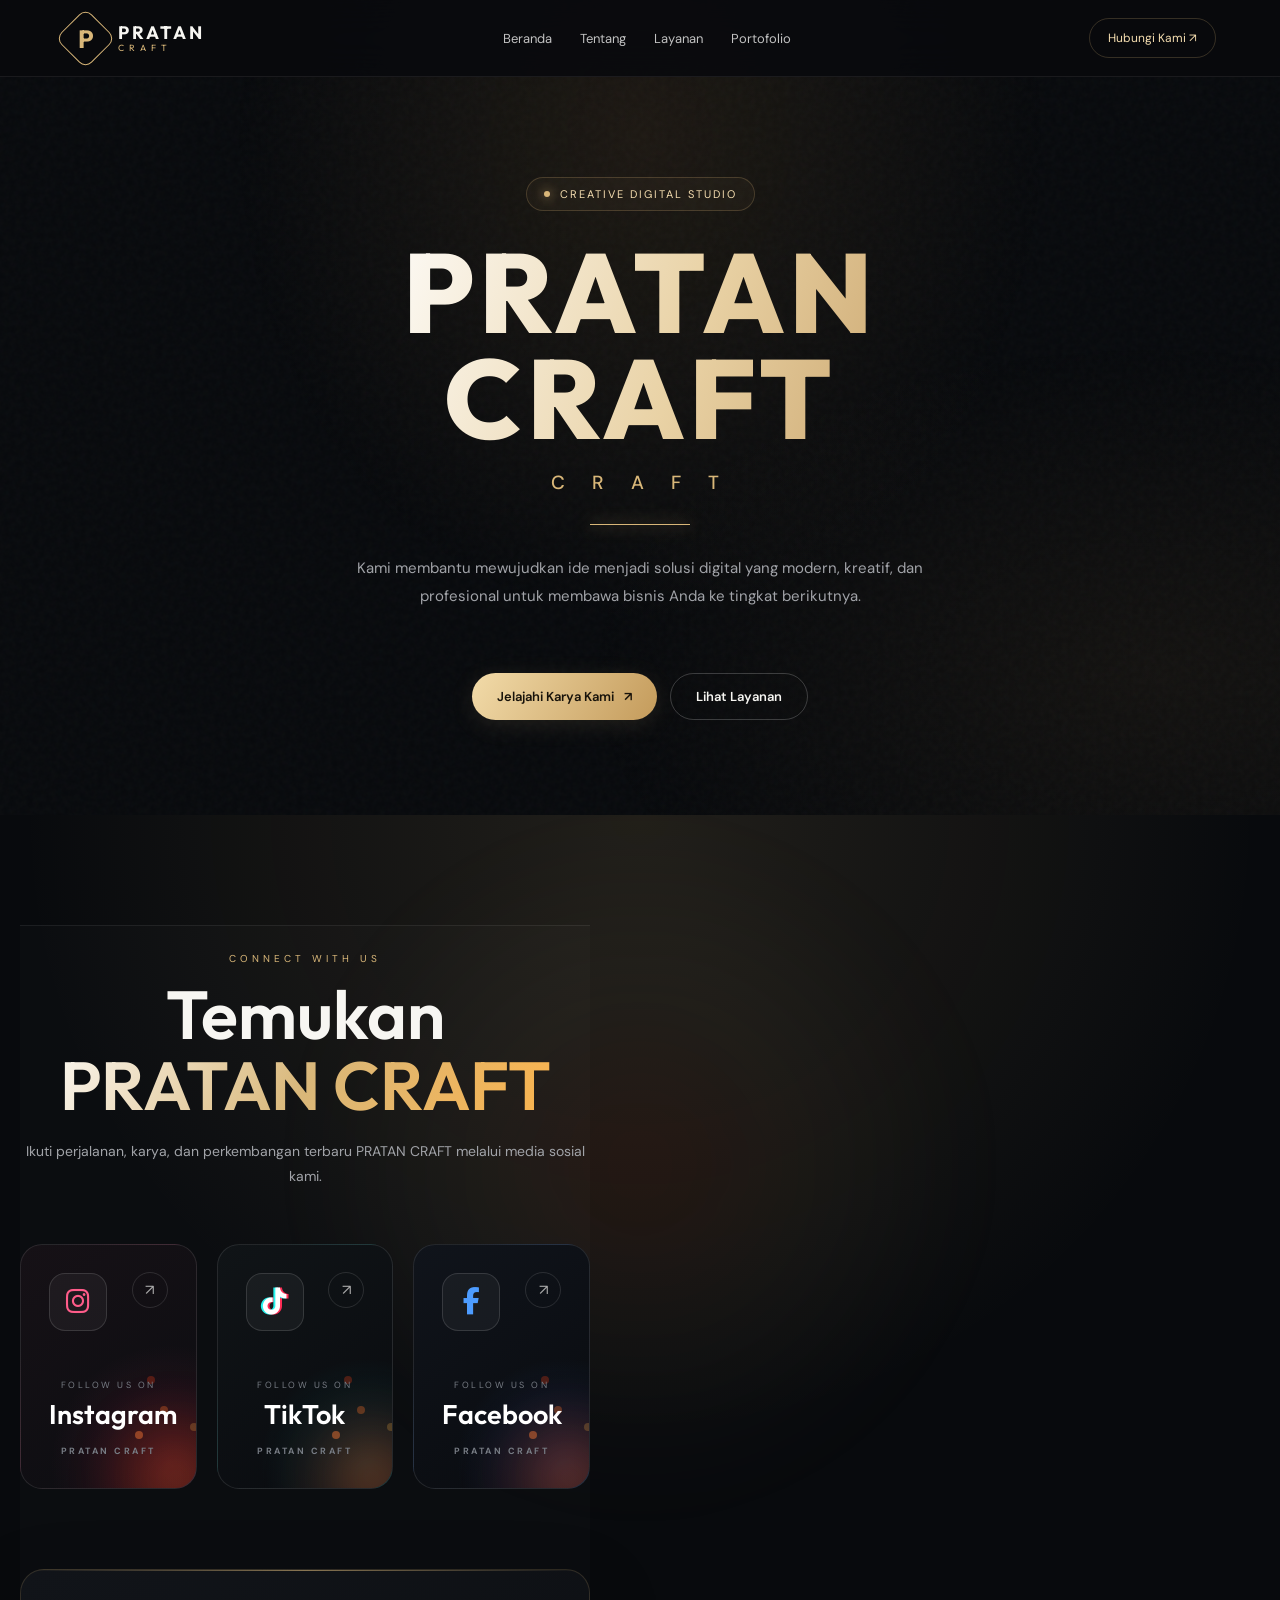
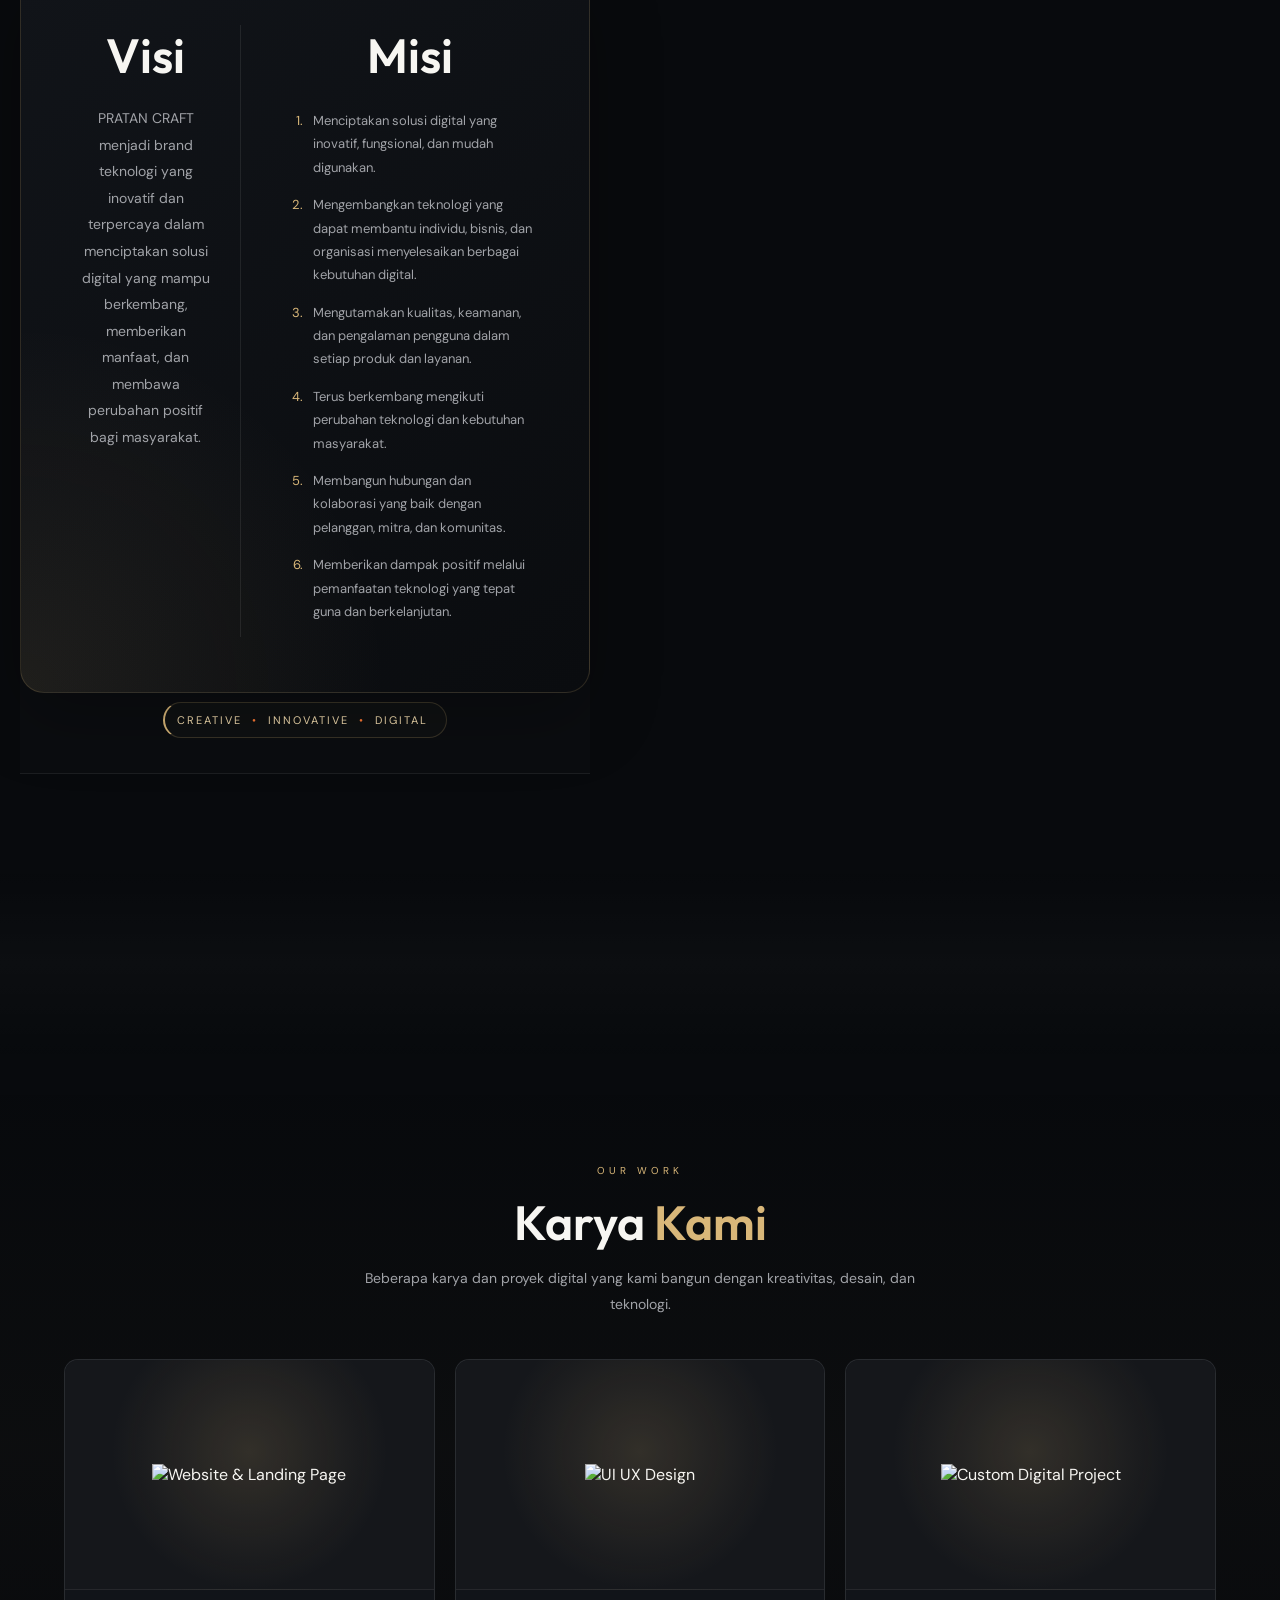
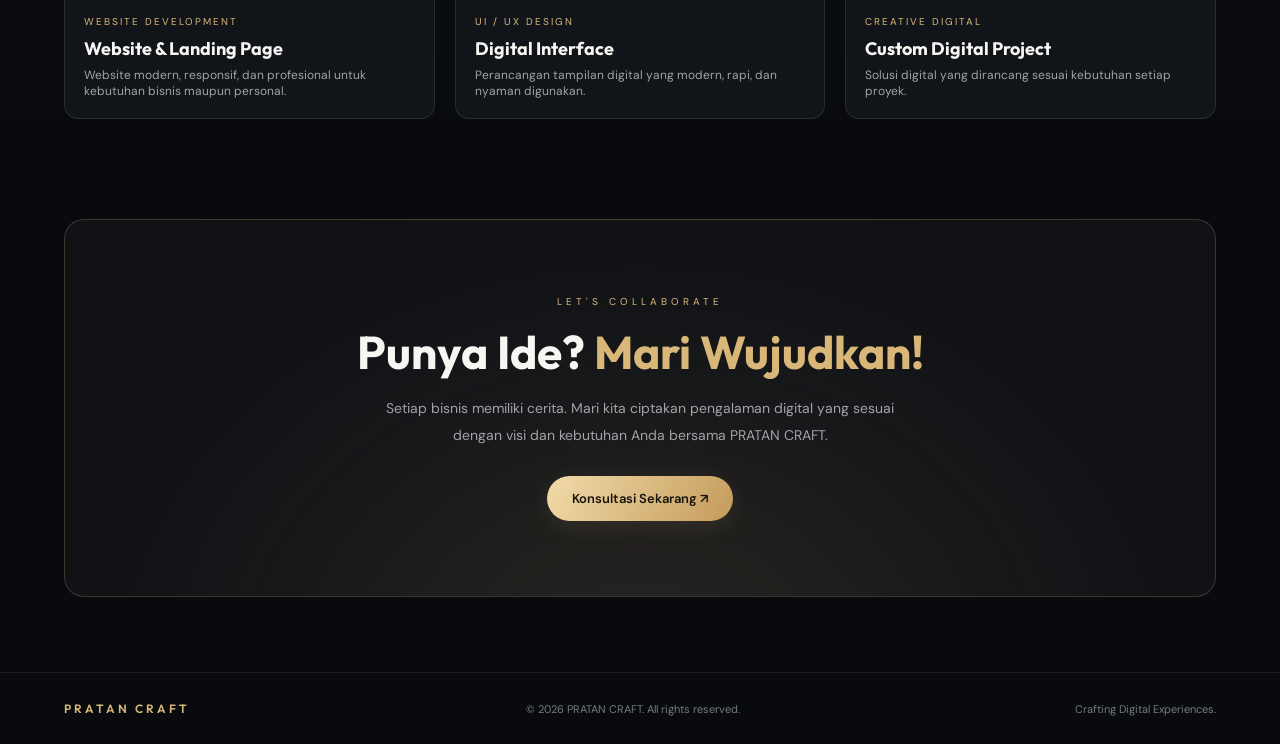
==== commit 568059b4: "Update index.html" ====
--- a/index.html
+++ b/index.html
@@ -1010,50 +1010,46 @@
                 </div>
 
             </article>
-
-
-            <article class="portfolio-card reveal">
-
-                  <div class="portfolio-image">
-    <img src="images/karya-website.jpg" alt="Website & Landing Page">
-                </div>
-
-                <div class="portfolio-info">
-                    <small>UI / UX Design</small>
-
-                    <h3>
-                        Digital Interface
-                    </h3>
-
-                    <p>
-                        Perancangan tampilan digital yang modern,
-                        rapi, dan nyaman digunakan.
-                    </p>
-                </div>
-
-            </article>
-
-
-            <article class="portfolio-card reveal">
-
-                  <div class="portfolio-image">
-    <img src="images/karya-website.jpg" alt="Website & Landing Page">
-                </div>
-
-                <div class="portfolio-info">
-                    <small>Creative Digital</small>
-
-                    <h3>
-                        Custom Digital Project
-                    </h3>
-
-                    <p>
-                        Solusi digital yang dirancang sesuai
-                        kebutuhan setiap proyek.
-                    </p>
-                </div>
-
-            </article>
+<article class="portfolio-card reveal">
+
+    <div class="portfolio-image">
+        <img src="images/karya-uiux.jpg" alt="UI UX Design">
+    </div>
+
+    <div class="portfolio-info">
+        <small>UI / UX Design</small>
+
+        <h3>
+            Digital Interface
+        </h3>
+
+        <p>
+            Perancangan tampilan digital yang modern,
+            rapi, dan nyaman digunakan.
+        </p>
+    </div>
+
+</article>
+          <article class="portfolio-card reveal">
+
+    <div class="portfolio-image">
+        <img src="images/karya-craft.jpg" alt="Custom Digital Project">
+    </div>
+
+    <div class="portfolio-info">
+        <small>Creative Digital</small>
+
+        <h3>
+            Custom Digital Project
+        </h3>
+
+        <p>
+            Solusi digital yang dirancang sesuai
+            kebutuhan setiap proyek.
+        </p>
+    </div>
+
+</article>
 
         </div>
 
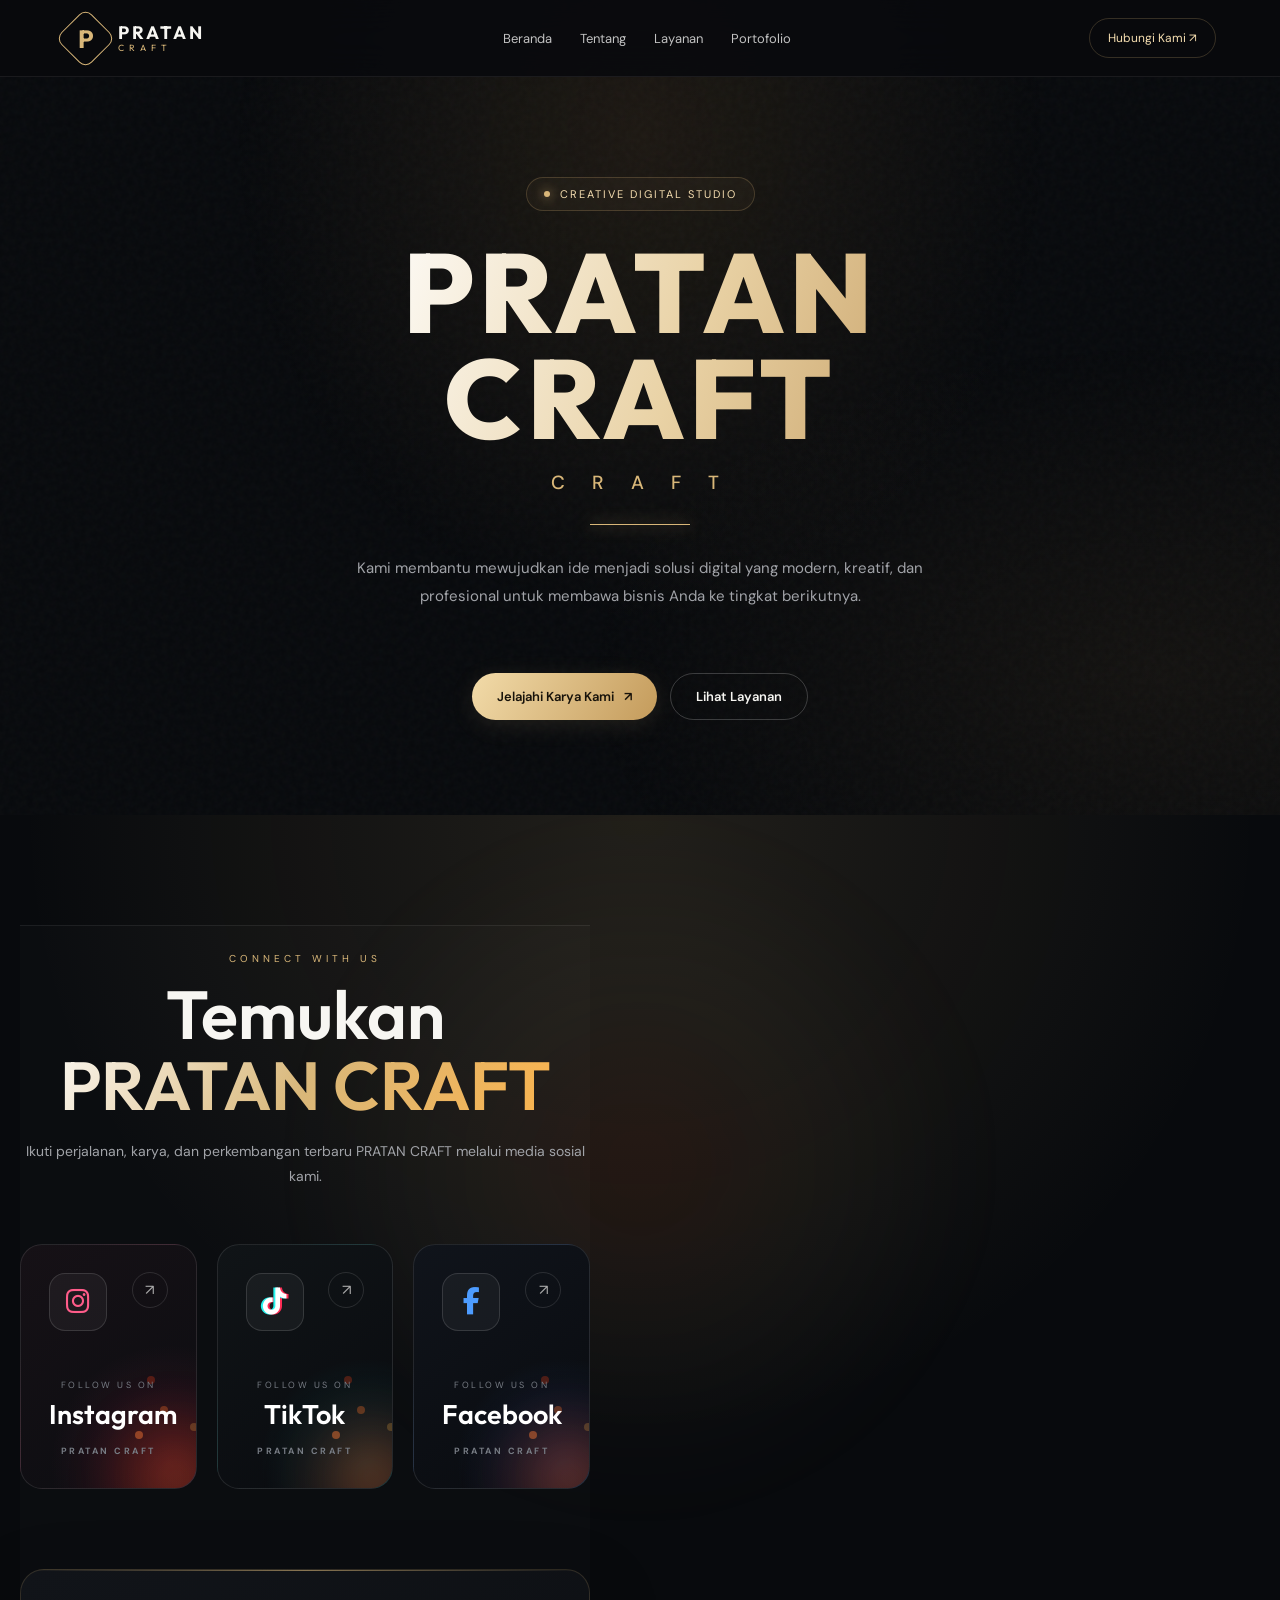
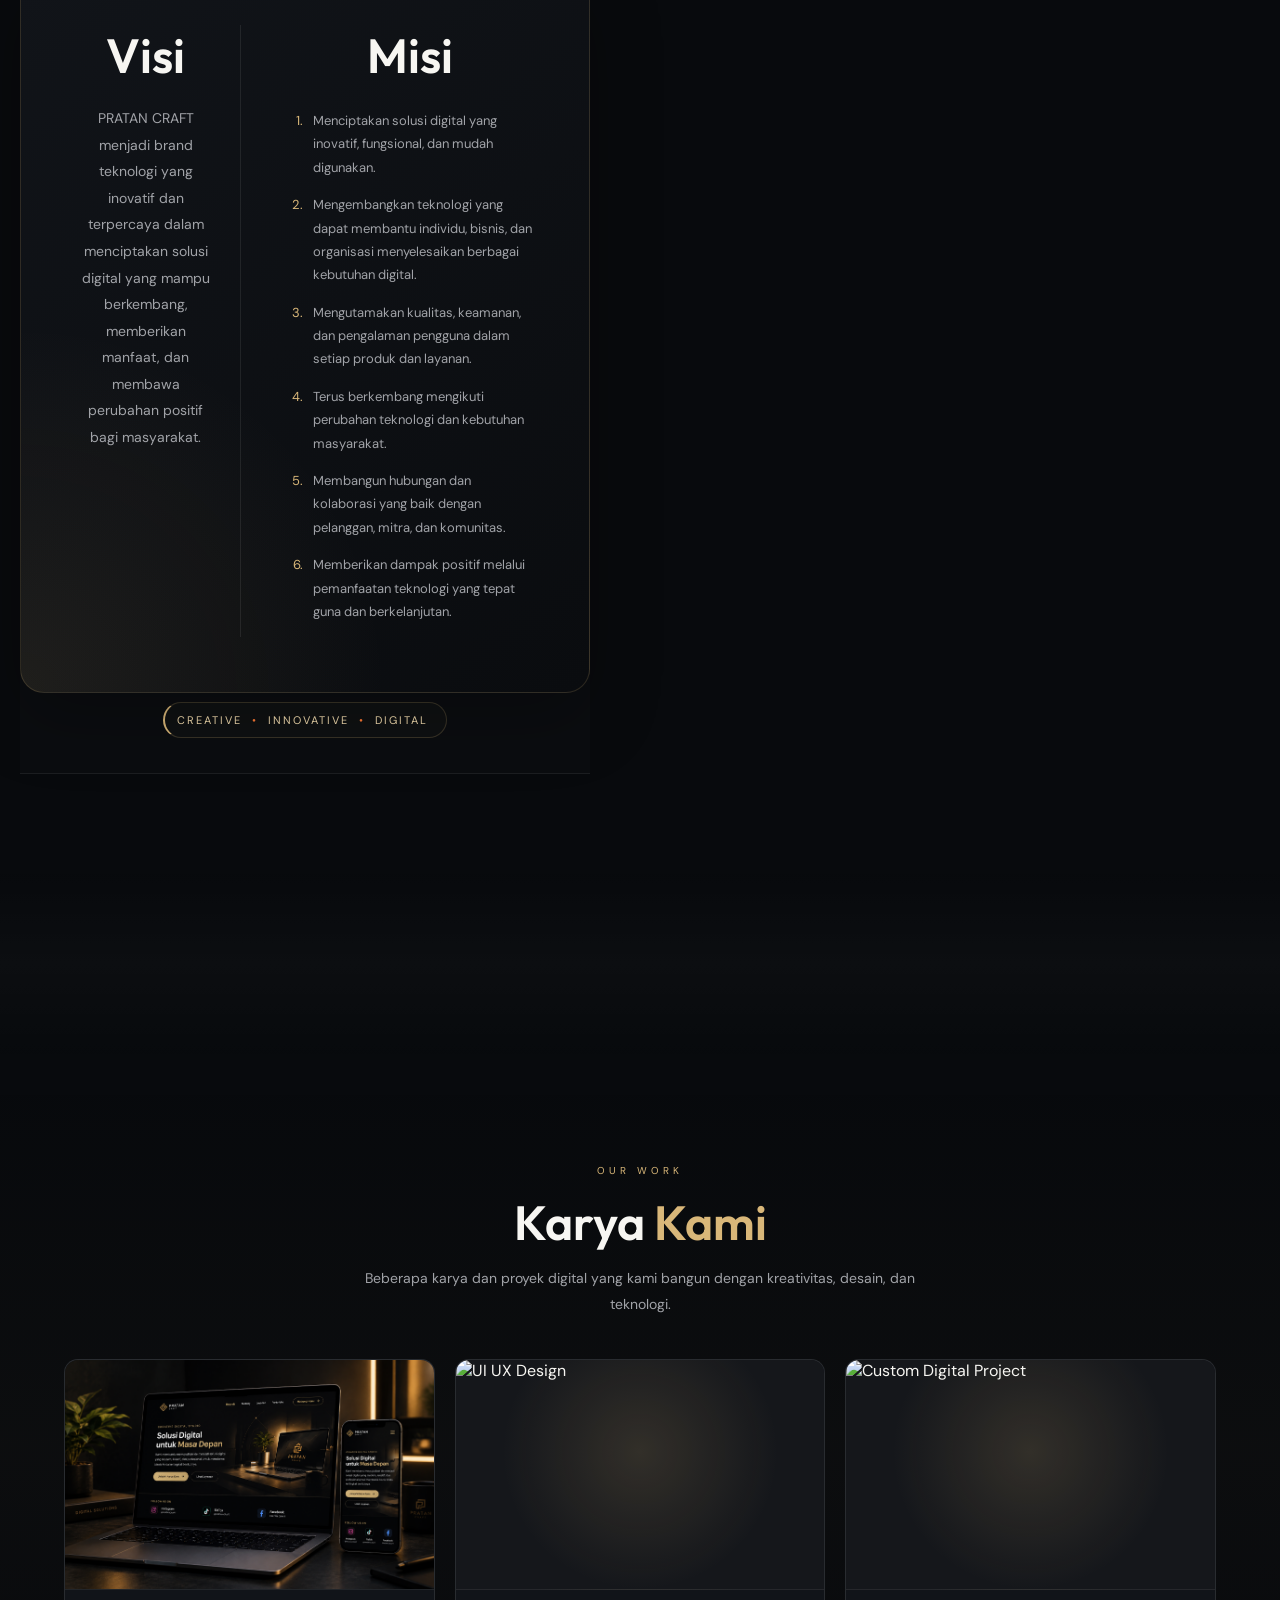
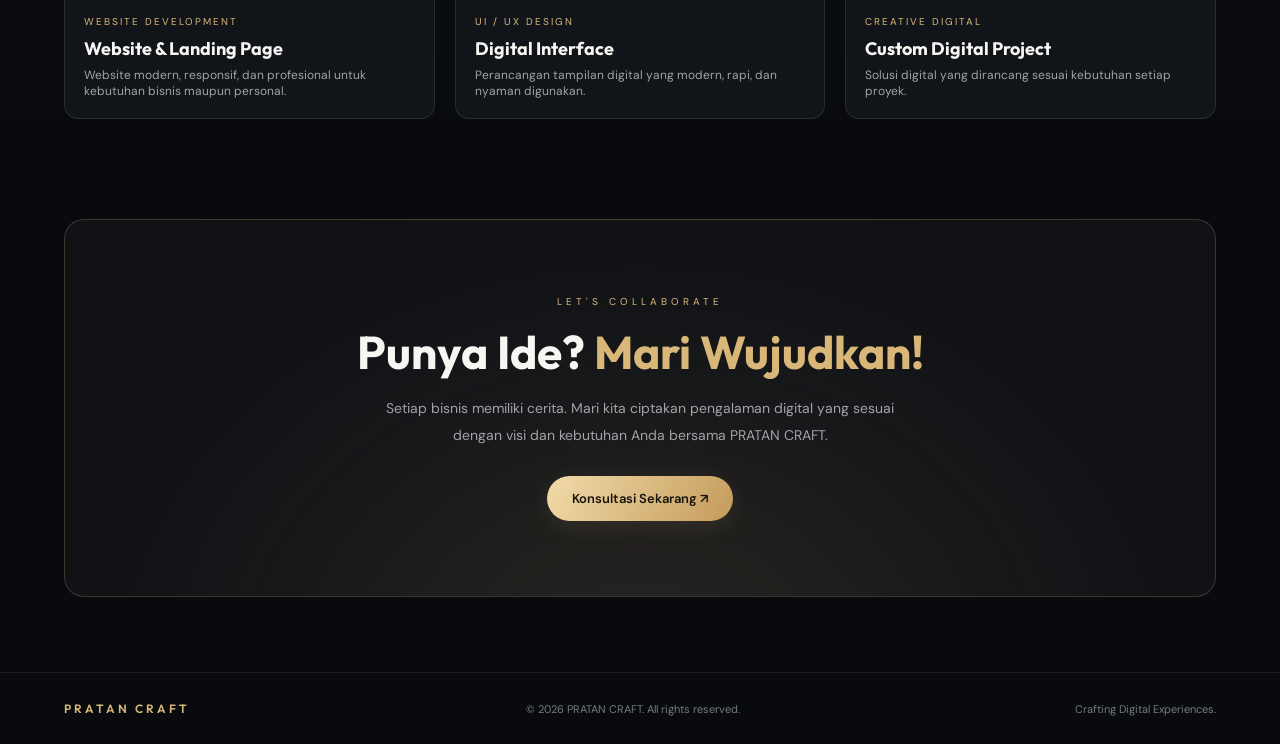
==== commit 4e365d0d: "Update index.html" ====
--- a/index.html
+++ b/index.html
@@ -993,7 +993,7 @@
             <article class="portfolio-card reveal">
 
                 <div class="portfolio-image">
-    <img src="images/karya-website.jpg" alt="Website & Landing Page">
+    <img src="pratan1.jpg" alt="Website & Landing Page">
                 </div>
 
                 <div class="portfolio-info">
--- a/style.css
+++ b/style.css
@@ -1550,3 +1550,27 @@
   }
 
 }
+/* =========================================================
+   FOTO PORTFOLIO
+   ========================================================= */
+
+.portfolio-image {
+  aspect-ratio: 16 / 10;
+  overflow: hidden;
+  position: relative;
+  background: #15171b;
+  border-bottom: 1px solid rgba(255,255,255,.07);
+}
+
+.portfolio-image img {
+  width: 100%;
+  height: 100%;
+  object-fit: cover;
+  display: block;
+  transition: transform .5s ease;
+}
+
+/* Efek zoom saat mouse diarahkan */
+.portfolio-card:hover .portfolio-image img {
+  transform: scale(1.05);
+}
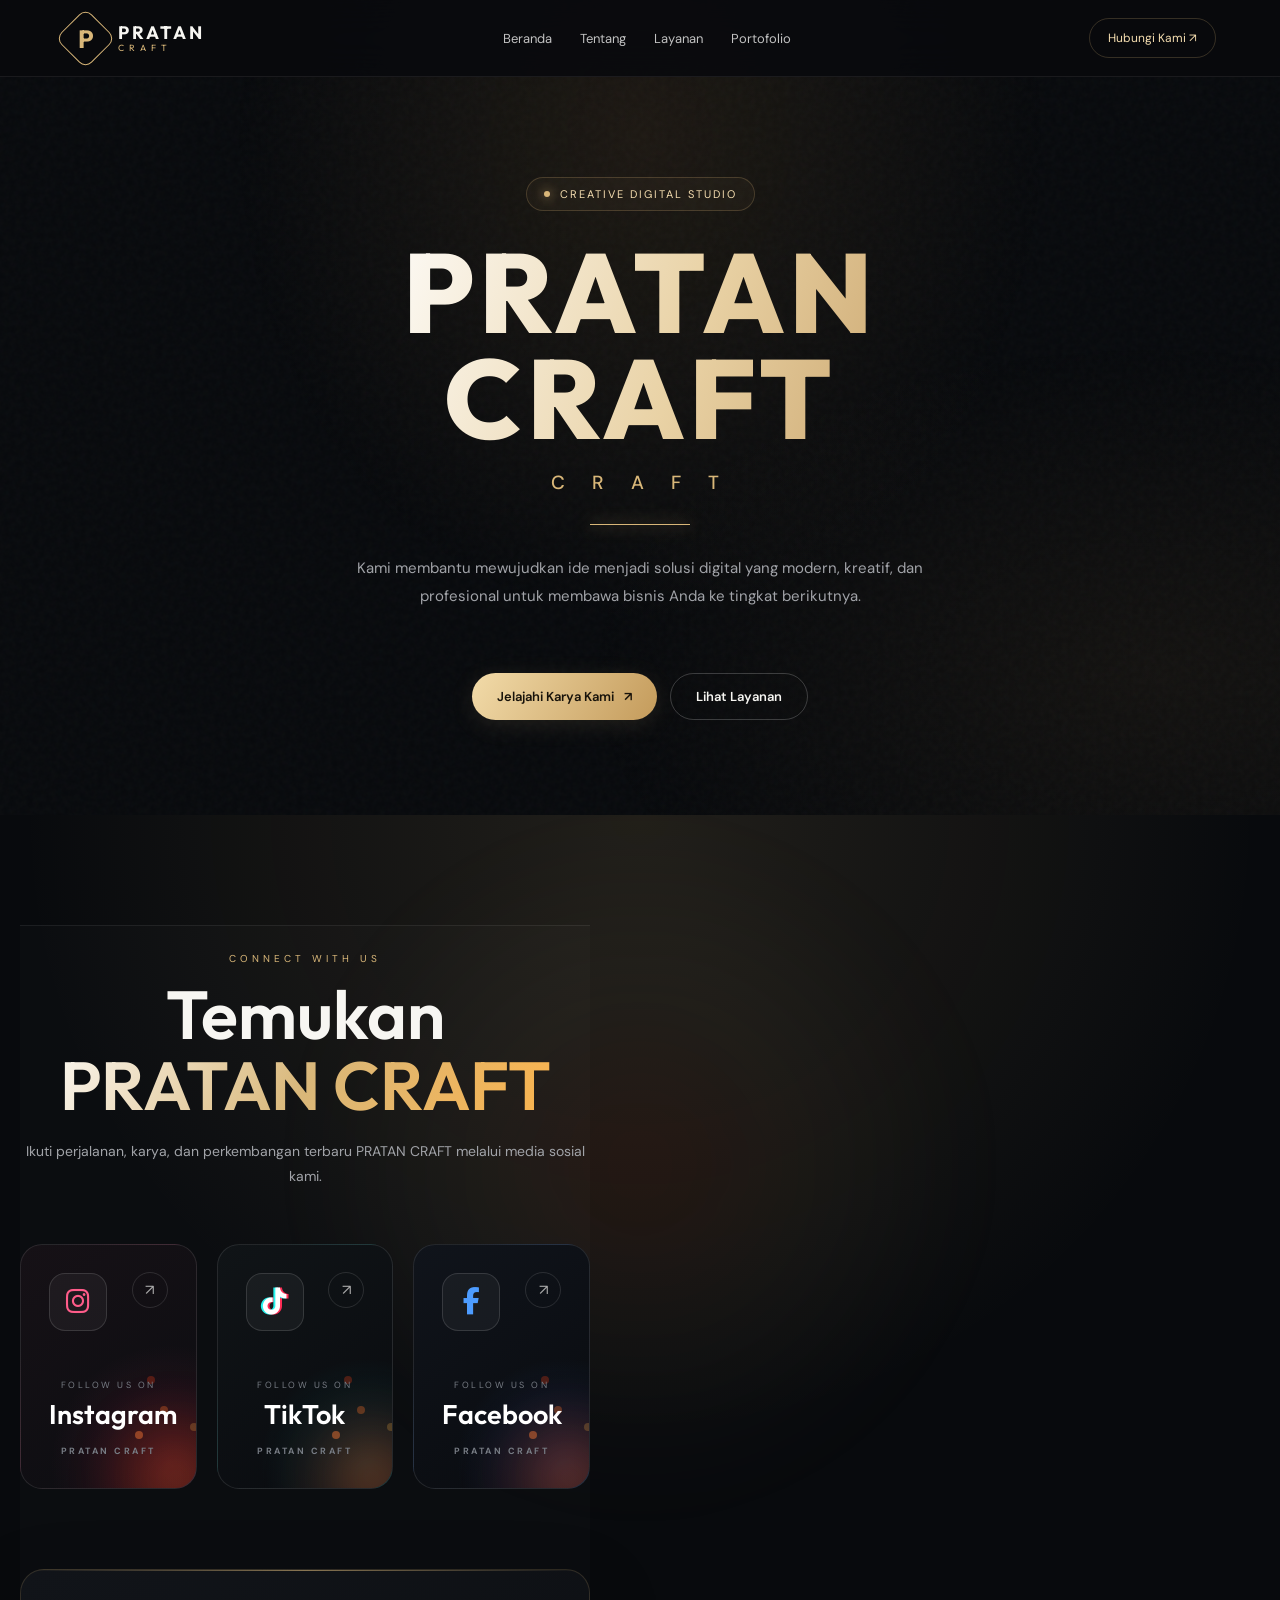
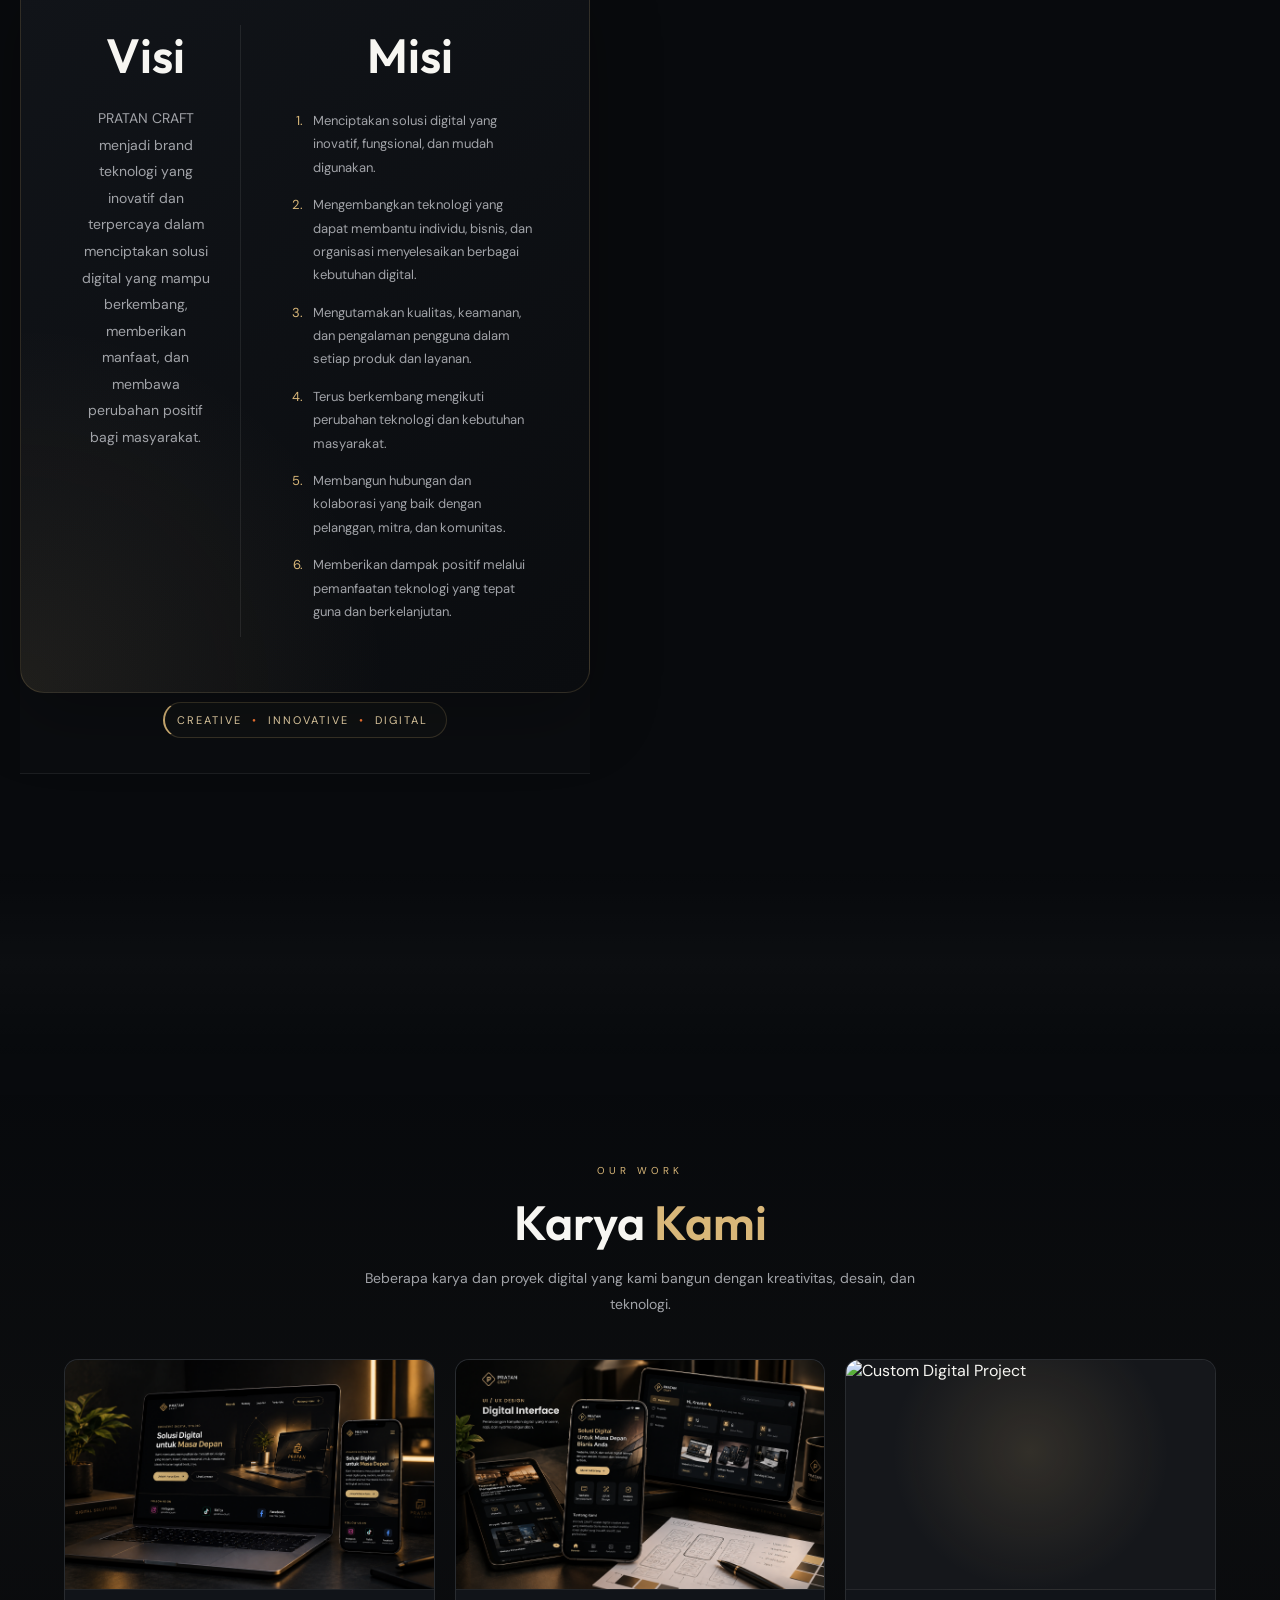
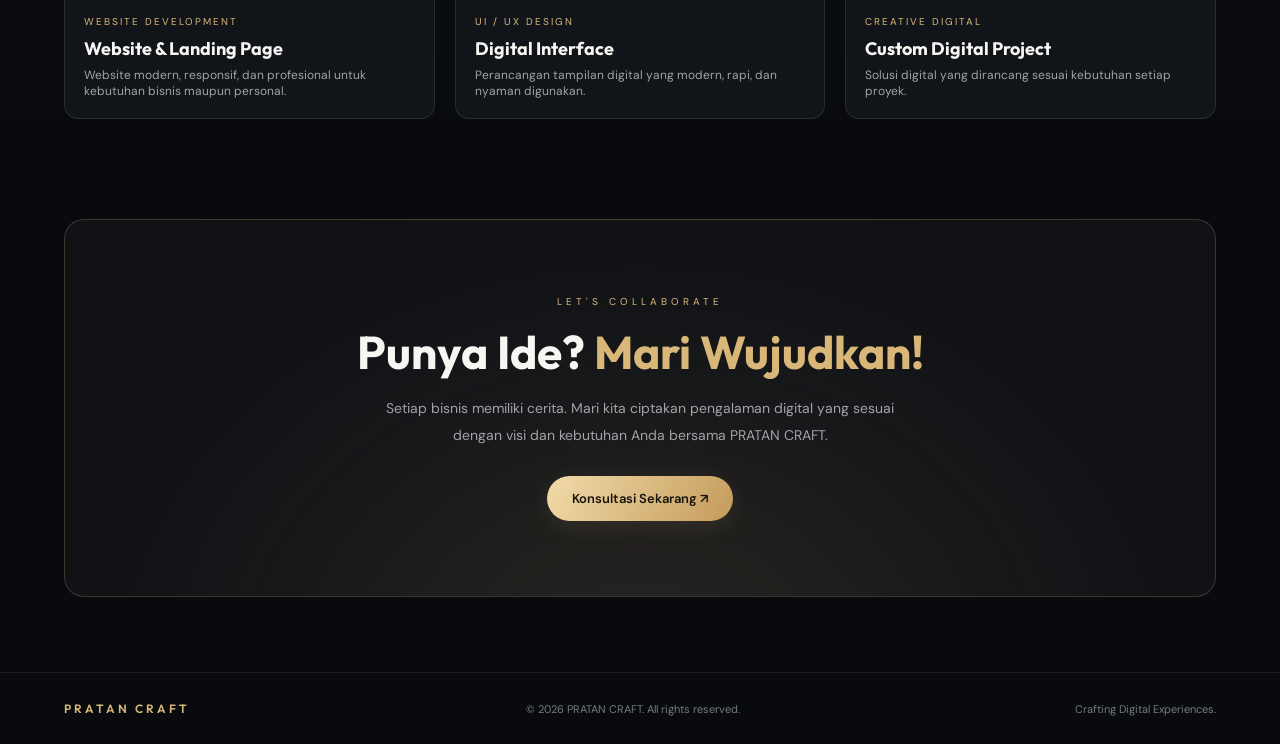
==== commit 9b613641: "Update index.html" ====
--- a/index.html
+++ b/index.html
@@ -1013,7 +1013,7 @@
 <article class="portfolio-card reveal">
 
     <div class="portfolio-image">
-        <img src="images/karya-uiux.jpg" alt="UI UX Design">
+        <img src="ui-design.jpg" alt="UI UX Design">
     </div>
 
     <div class="portfolio-info">
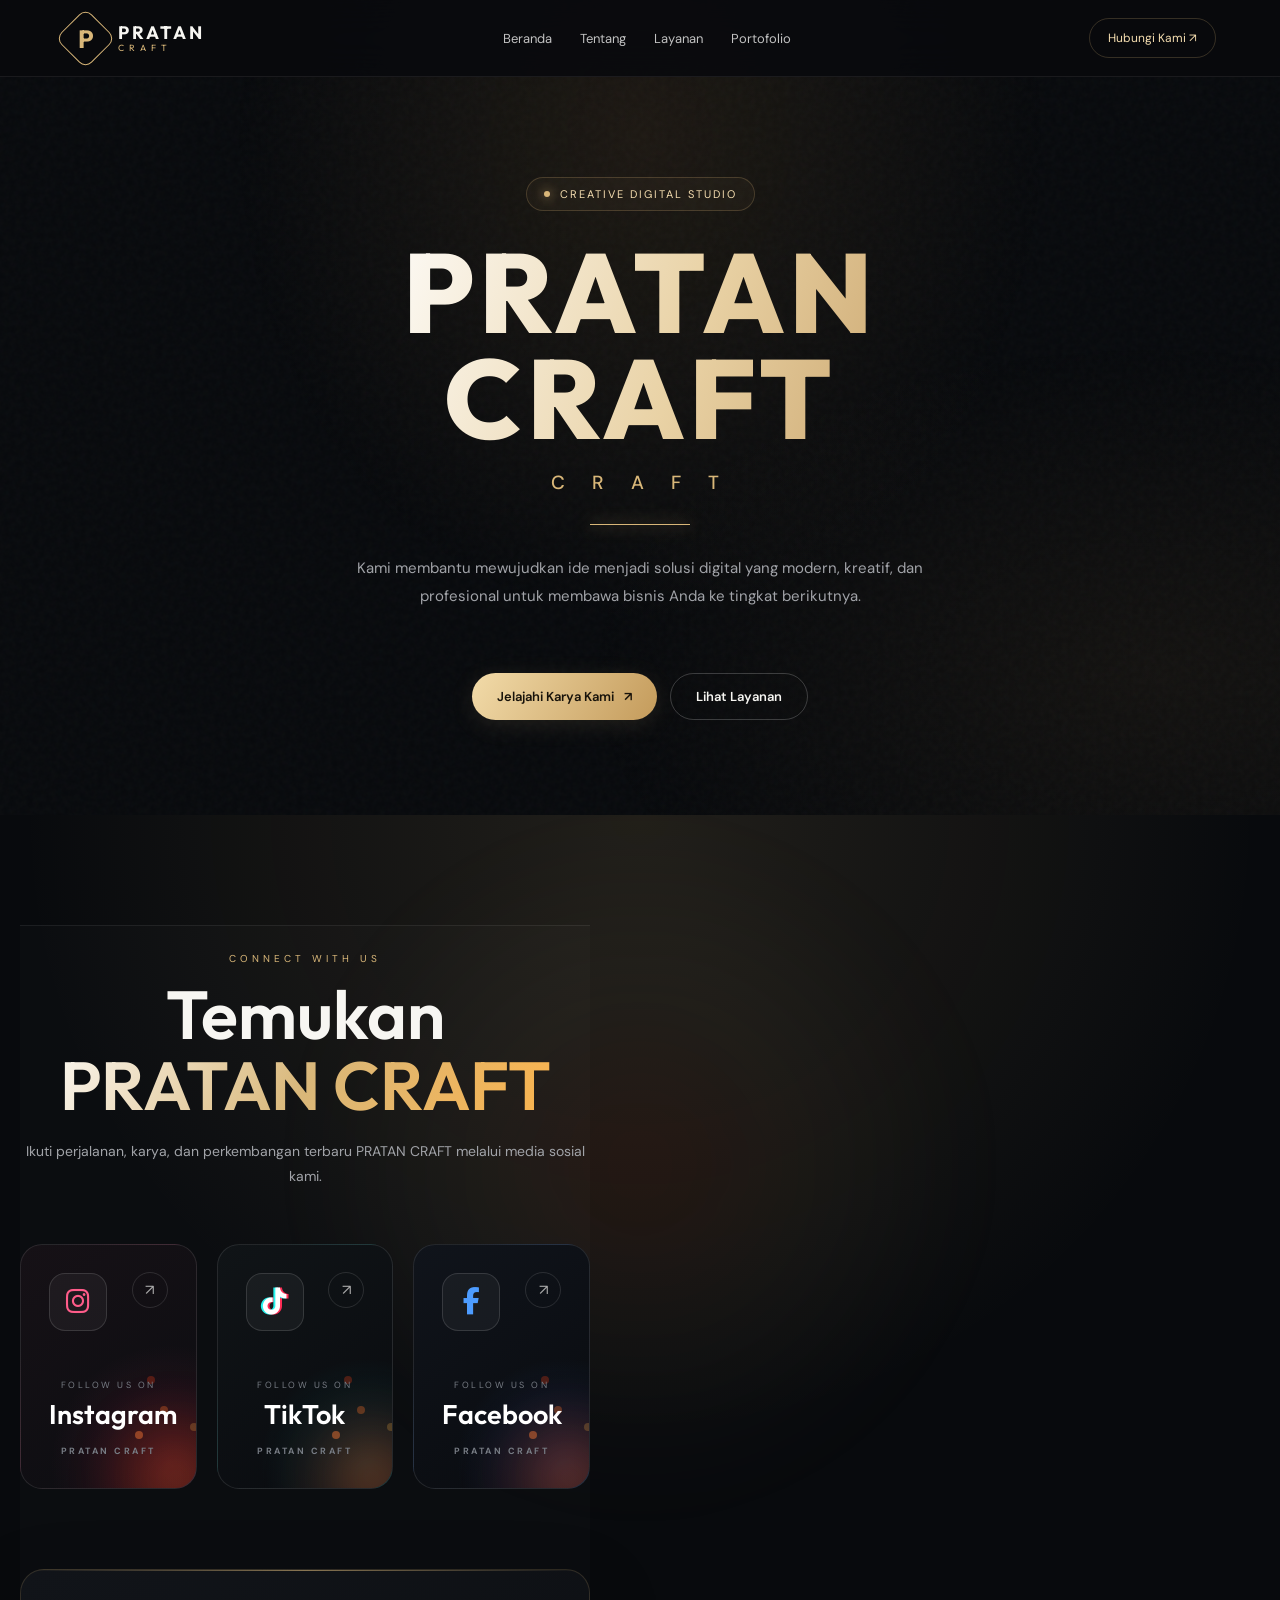
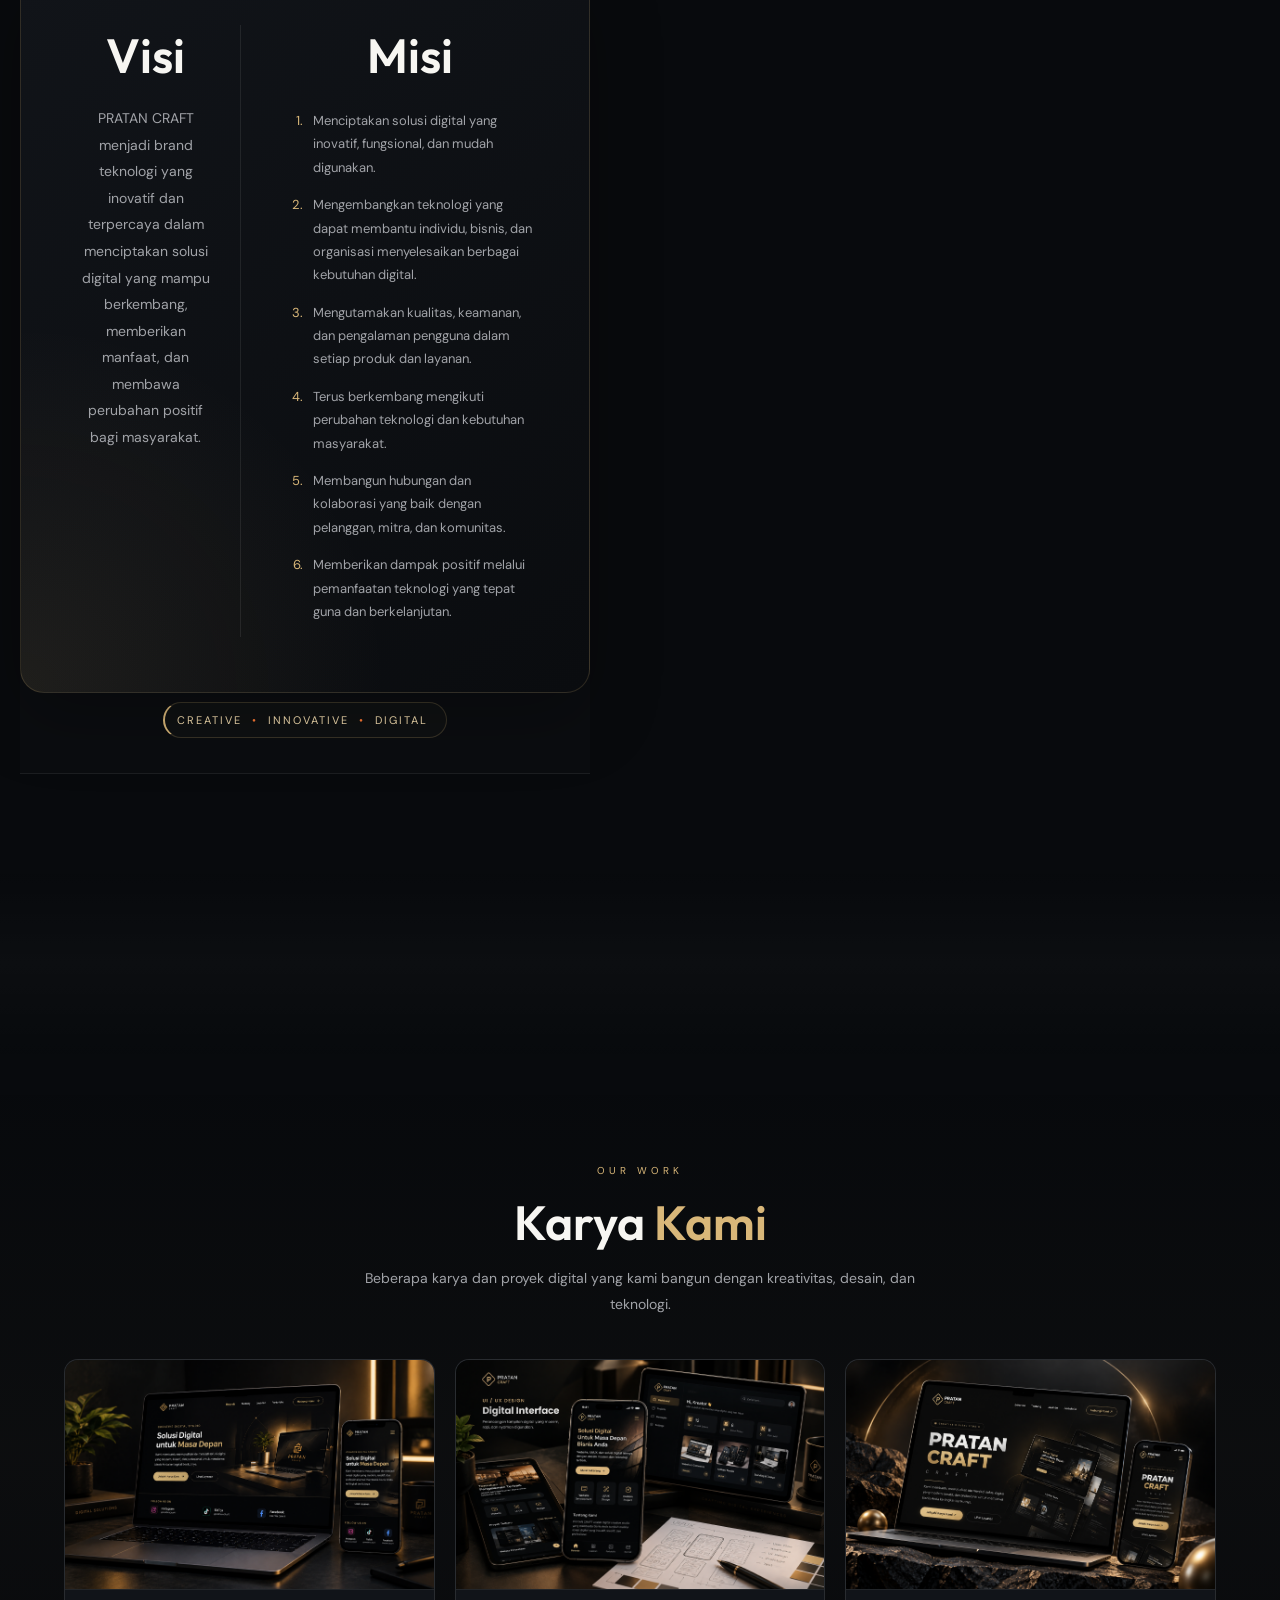
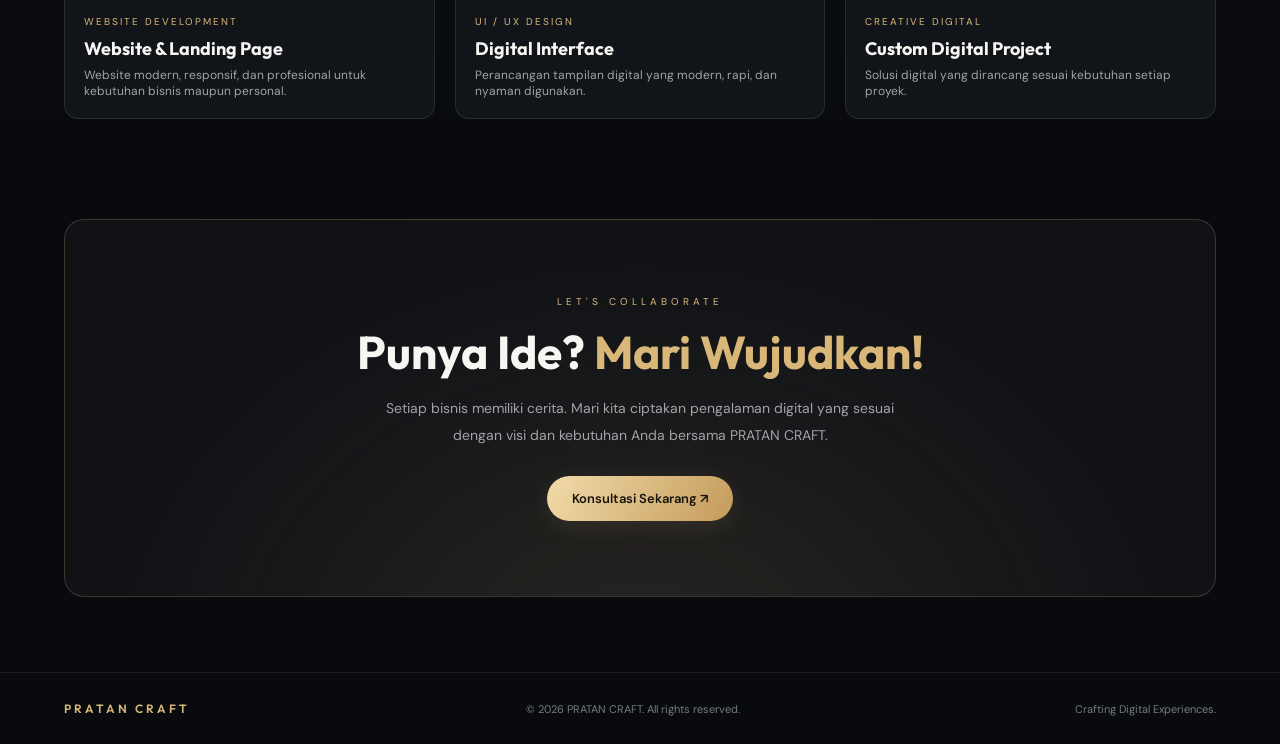
==== commit 95875e1d: "Update index.html" ====
--- a/index.html
+++ b/index.html
@@ -1033,7 +1033,7 @@
           <article class="portfolio-card reveal">
 
     <div class="portfolio-image">
-        <img src="images/karya-craft.jpg" alt="Custom Digital Project">
+        <img src="Custom.jpg" alt="Custom Digital Project">
     </div>
 
     <div class="portfolio-info">
